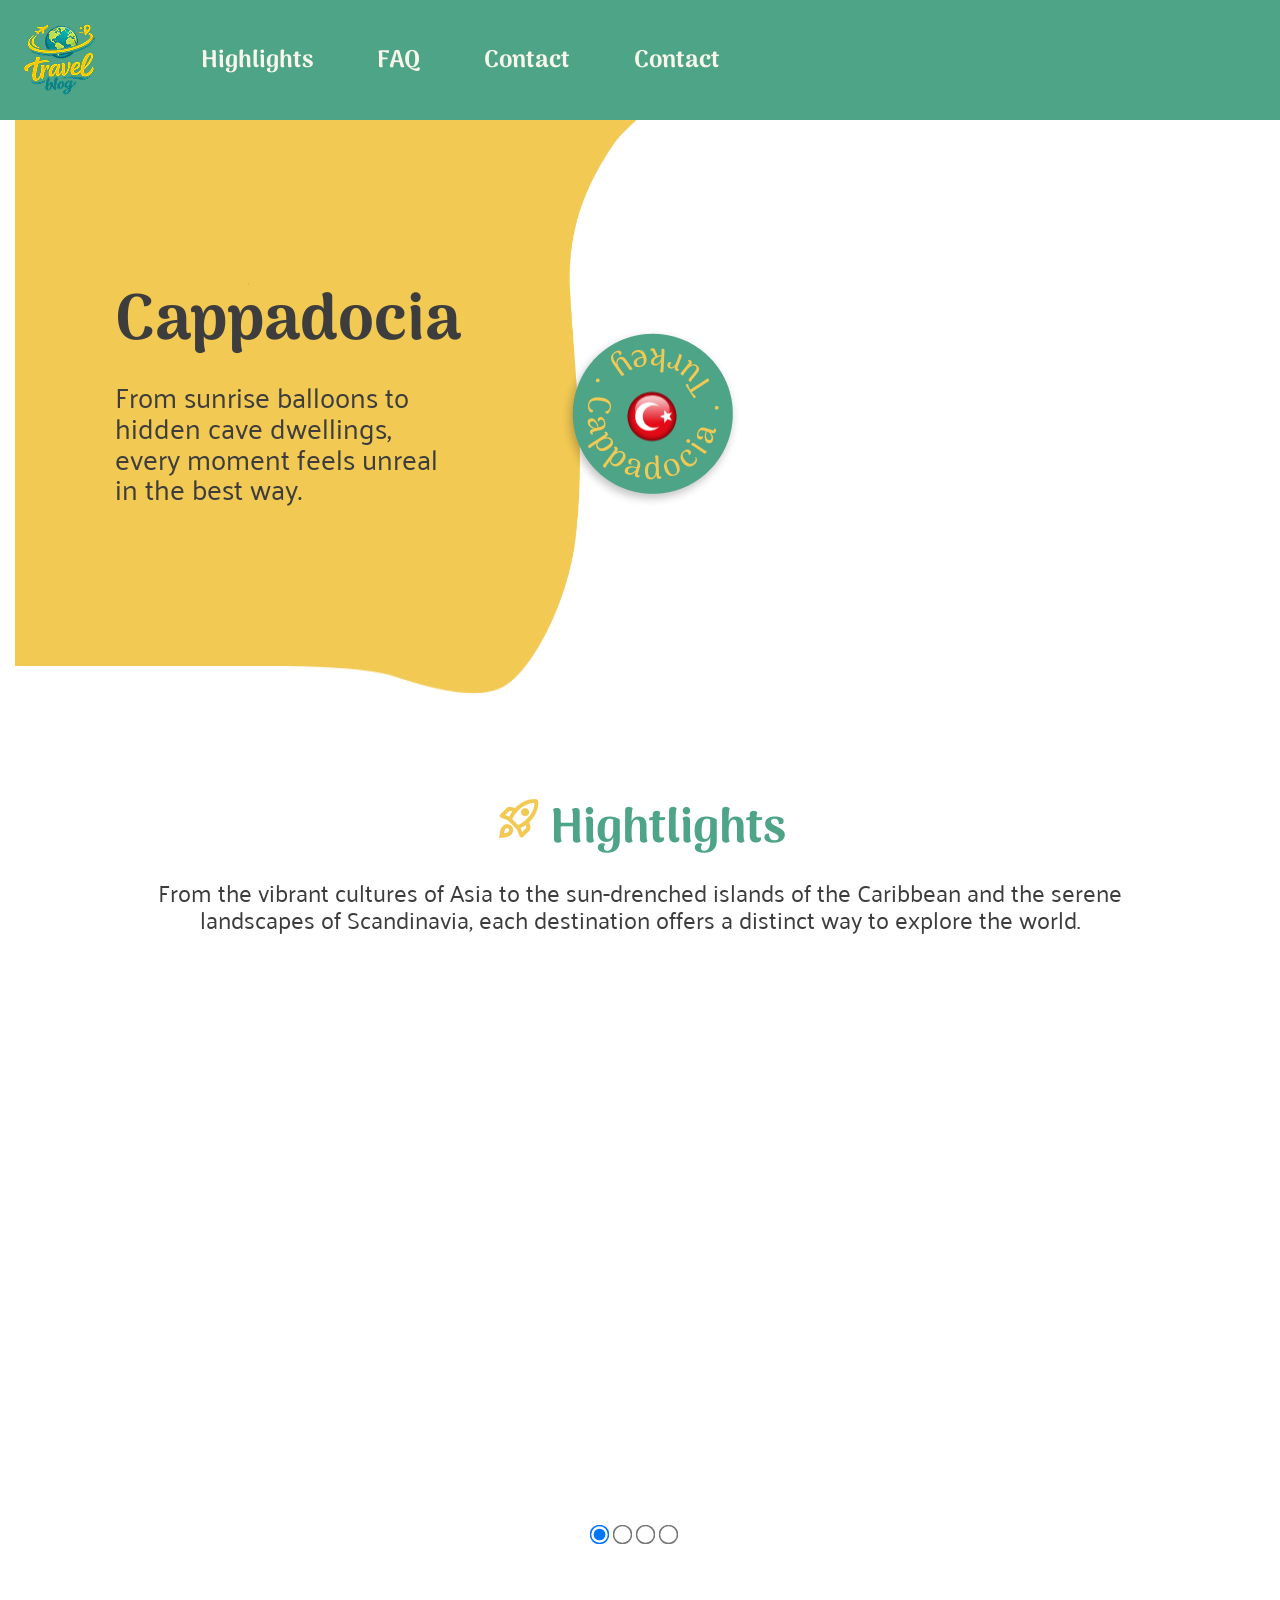
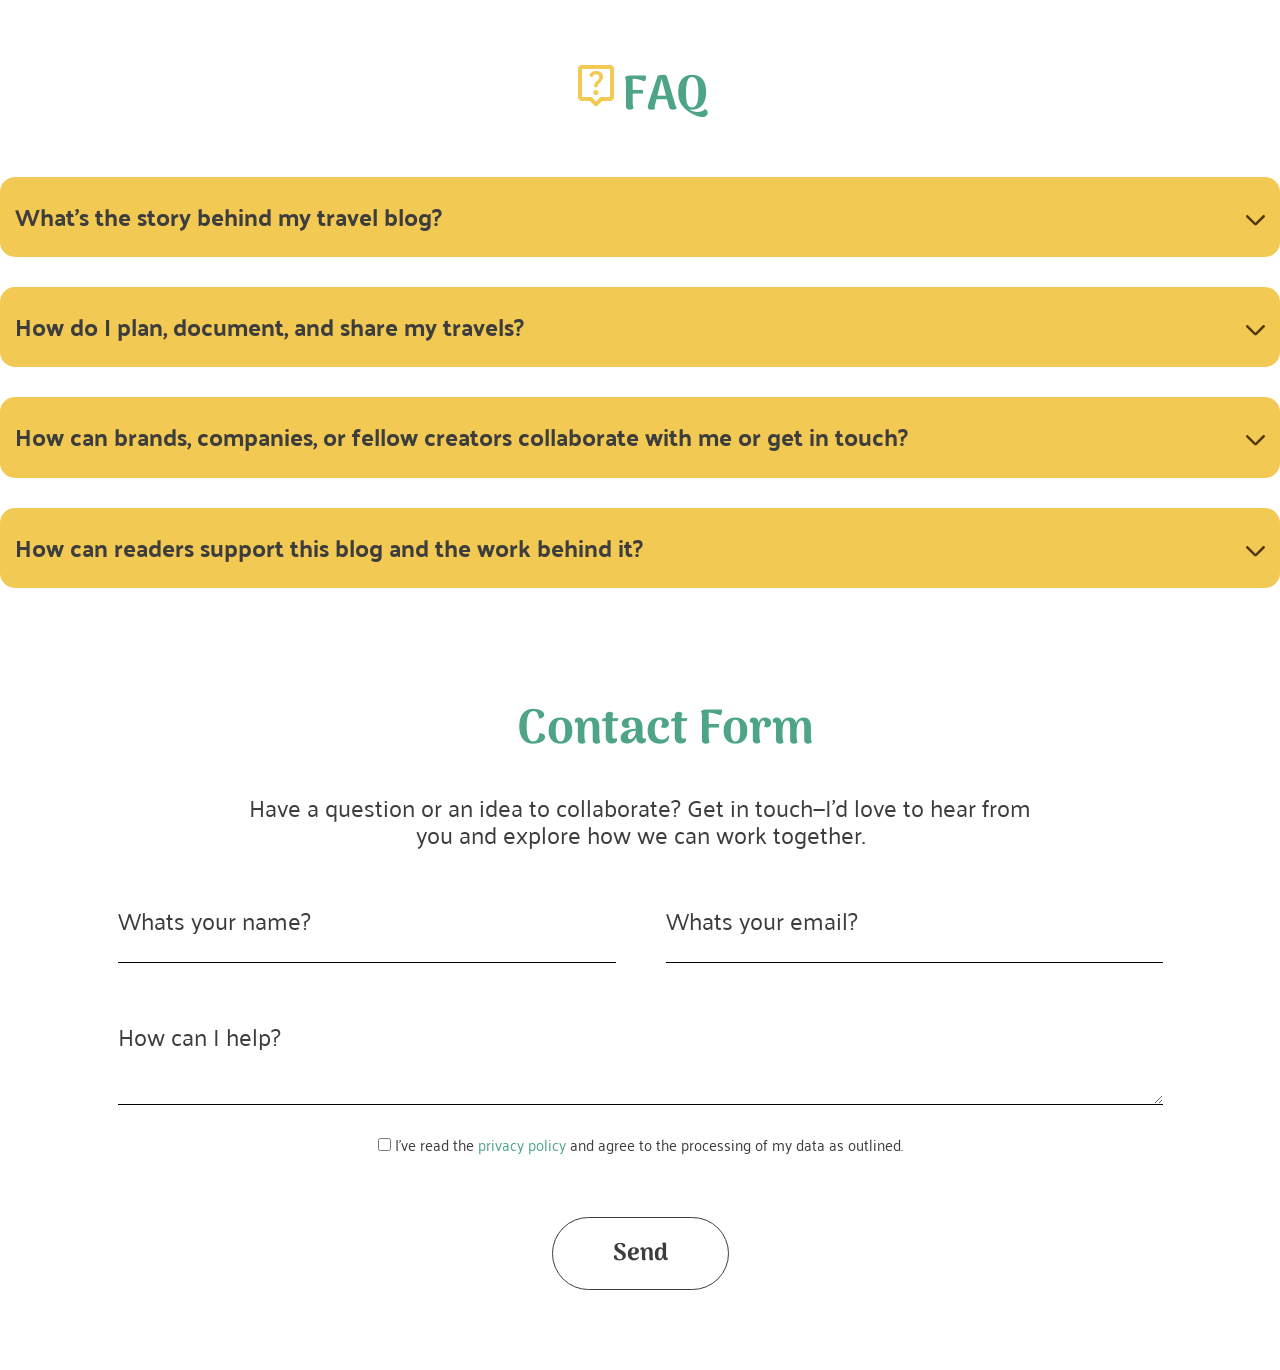
==== index.html @ be9e47e6 "contact form" ====
<!DOCTYPE html>
<html lang="en">

<head>
    <meta charset="UTF-8">
    <meta name="viewport" content="width=device-width, initial-scale=1.0">
    <title>Startseite</title>
    <link rel="stylesheet" href="./css/variables.css">
    <link rel="stylesheet" href="./css/fonts.css">
    <link rel="stylesheet" href="./css/general.css">
    <link rel="stylesheet" href="./css/style.css">
</head>

<body>
    <!-- Header -->
    <header>
        <div class="content">

            <a href="index.html"><img class="logo" src="./assets/img/logo-travel-blog.png" alt="Travel Blog logo"></a>
            <nav>
                <ul>
                    <li><a href="">Highlights</a></li>
                    <li><a href="">FAQ</a></li>
                    <li><a href="">Contact</a></li>
                    <li><a href="">Contact</a></li>
                </ul>
            </nav>

        </div>
    </header>
    <main>
        <section class="hero">
            <div class="content">
                <div class="text-area">
                    <div class="text">
                        <h1>Cappadocia</h1>
                        <p>From sunrise balloons to hidden cave dwellings, every moment feels unreal in the best way.
                        </p>
                    </div>
                    <div class="spin">
                        <img class="kreis" src="assets/icons/circle.png" alt="Kreis">
                        <img class="flag" src="assets/icons/flag-turkey.png" alt="Flagge Türkei">
                    </div>
                </div>
            </div>
        </section>

        <section class="highlights-section" id="highlights">
            <div class="content">
                <h2 class="headline-rocket">Hightlights</h2>
                <p>From the vibrant cultures of Asia to the sun-drenched islands of the Caribbean and the serene
                    landscapes of Scandinavia, each destination offers a distinct way to explore the world. </p>

                <section class="slider-radio">
                    <input type="radio" name="slider" value="one" checked>
                    <input type="radio" name="slider" value="two">
                    <input type="radio" name="slider" value="three">
                    <input type="radio" name="slider" value="four">

                    <div class="slider-radio-wrapper">
                        <div class="slider-radio-element element-one">
                            <div class="slider-contentbox">
                                <p class="hightlights-slider-headline">
                                    The World’s Most Breathtaking Beaches
                                </p>
                                <p>From powder-soft white sands to dramatic coastlines kissed by turquoise waves, these
                                    beaches are more than destinations — they’re feelings.</p>
                            </div>
                        </div>
                        <div class="slider-radio-element element-two"></div>
                        <div class="slider-radio-element element-three"></div>
                        <div class="slider-radio-element element-four"></div>
                    </div>
                </section>
            </div>
        </section>

        <section class="faq-section" id="faq">
            <div class="content">
                <h2 class="headline-question">FAQ</h2>
            </div>

            <div class="accordion">
                <div class="accordion-item">
                    <input type="checkbox" id="item1">
                    <label for="item1" class="accordion-header">
                        <span>What’s the story behind my travel blog?</span>
                        <span class="icon"><img src="assets/icons/arrow_forward.svg"></span>
                    </label>
                    <div class="accordion-content">
                        <p>This is the content for item 1. It expands when clicked.</p>
                    </div>
                </div>

                <div class="accordion-item">
                    <input type="checkbox" id="item2">
                    <label for="item2" class="accordion-header">
                        <span>How do I plan, document, and share my travels?</span>
                        <span class="icon"><img src="assets/icons/arrow_forward.svg"></span>
                    </label>
                    <div class="accordion-content">
                        <p>This is the content for item 2. You can place any HTML here.</p>
                    </div>
                </div>

                <div class="accordion-item">
                    <input type="checkbox" id="item3">
                    <label for="item3" class="accordion-header">
                        <span>How can brands, companies, or fellow creators collaborate with me or get in touch?</span>
                        <span class="icon"><img src="assets/icons/arrow_forward.svg"></span>
                    </label>
                    <div class="accordion-content">
                        <p>This is the content for item 3. Click again to collapse.</p>
                    </div>
                </div>
                <div class="accordion-item">
                    <input type="checkbox" id="item4">
                    <label for="item4" class="accordion-header">
                        <span>How can readers support this blog and the work behind it?</span>
                        <span class="icon"><img src="assets/icons/arrow_forward.svg"></span>
                    </label>
                    <div class="accordion-content">
                        <p>This is the content for item 3. Click again to collapse.</p>
                    </div>
                </div>
            </div>

        </section>
        <section class="contact-form">
            <div class="content">
                <div class="contact-contentbox">
                    <h2 class="headline-contact">Contact Form</h2>
                    <p>Have a question or an idea to collaborate?
                        Get in touch—I’d love to hear from you and explore how we can work together.</p>
                </div>
                <section class="form">

                    <form>
                        <div class="form-halb">
                            <div class="name">
                                <label for="name">Whats your name?</label>
                                <input name="name" type="text" />
                            </div>
                            <div class="email">
                                <label for="email">Whats your email?</label>
                                <input name="email" type="text" />
                            </div>
                        </div>
                        <div class="help">
                            <label for="help">How can I help?</label>
                            <textarea name="help" cols="30" rows="2"></textarea><br />
                        </div>
                        <div class="checkbox">
                            <input name="democheckbox" type="checkbox" value="1" /> I've read the <a href="">privacy
                                policy
                            </a> and agree to the processing of my data as outlined.<br />
                        </div>
                        <div class="primary-button-outline">
                            <a href="">Send</a>
                        </div>
                    </form>
                </section>
            </div>
        </section>




    </main>

    <footer>
        <div class="mobile-menu">
            <div class="content">
                <ul>
                    <li><a href=""><img src="assets/icons/home-icon.svg" alt="Icon Homepage"></a></li>
                    <li><a href=""><img src="assets/icons/rocket-icon.svg" alt="Icon Rocket"></a></li>
                    <li><a href=""><img src="assets/icons/help-icon.svg" alt="Icon Help"></a></li>
                    <li><a href=""><img src="assets/icons/user-icon.svg" alt="Icon User"></a></li>
                </ul>
            </div>

        </div>
    </footer>


</body>

</html>
---- css/variables.css ----
:root {
/* Farben */
--primary-color: #4EA487;
--secondary-color: #F1C953;
--accent-color:  #54370D;

--text-color: #3D3D3D;
--text-light: #F8F5EB;
--background-color: #ffffff;

--error-color: #B9102F;
--success-color: #4EA487;

/* Schriftarten */
--font-body: 'Palanquin';
--font-heading: 'Palanquin Dark';
--font-heading-article: 'Arima';

/* Schriftgrößen */
--font-size-xs: 15px;
--font-size-sm: 16px;
--font-size-md: 24px;
--font-size-lg: 24px;
--font-size-xl: 32px;

--font-size-h2: 48px;
--font-size-h1: 64px;

/* Font Weight */
--font-weight-regular: 400;
--font-weight-bold: 700;

/* Line Height */
--line-height-sm: 1.2;
--line-height-md: 1.5;
--line-height-lg: 1.8;

/* Abstände */
--spacing-xs: 4px;
--spacing-sm: 8px;
--spacing-md: 16px;
--spacing-lg: 24px;
--spacing-xl: 32px;
--spacing-100: 100px;

/* Border Radius */
--radius-xs: 12px;
--radius-sm: 16px;
--radius-md: 30px;
--radius-lg: 40px;
--radius-xl: 53px;



/* Schatten */
--shadow-sm:  2px 4px 4px 0px #00000040;
--shadow-md: -9px 5px 20px 0px #00000040;
--shadow-lg: -2px 4px 11.6px 0px #00000040;

/* Transition */
--transition-fast: 0.2s ease;
--transition-normal: 0.3s ease;
}
---- css/fonts.css ----
/* palanquin-regular - latin */
@font-face {
  font-display: swap; /* Check https://developer.mozilla.org/en-US/docs/Web/CSS/@font-face/font-display for other options. */
  font-family: 'Palanquin';
  font-style: normal;
  font-weight: 400;
  src: url('../fonts/palanquin-v17-latin-regular.woff2') format('woff2'); /* Chrome 36+, Opera 23+, Firefox 39+, Safari 12+, iOS 10+ */
}
/* palanquin-600 - latin */
@font-face {
  font-display: swap; /* Check https://developer.mozilla.org/en-US/docs/Web/CSS/@font-face/font-display for other options. */
  font-family: 'Palanquin';
  font-style: normal;
  font-weight: 600;
  src: url('../fonts/palanquin-v17-latin-600.woff2') format('woff2'); /* Chrome 36+, Opera 23+, Firefox 39+, Safari 12+, iOS 10+ */
}
/* palanquin-700 - latin */
@font-face {
  font-display: swap; /* Check https://developer.mozilla.org/en-US/docs/Web/CSS/@font-face/font-display for other options. */
  font-family: 'Palanquin';
  font-style: normal;
  font-weight: 700;
  src: url('../fonts/palanquin-v17-latin-700.woff2') format('woff2'); /* Chrome 36+, Opera 23+, Firefox 39+, Safari 12+, iOS 10+ */
}

/* palanquin-dark-regular - latin */
@font-face {
  font-display: swap; /* Check https://developer.mozilla.org/en-US/docs/Web/CSS/@font-face/font-display for other options. */
  font-family: 'Palanquin Dark';
  font-style: normal;
  font-weight: 400;
  src: url('../fonts/palanquin-dark-v17-latin-regular.woff2') format('woff2'); /* Chrome 36+, Opera 23+, Firefox 39+, Safari 12+, iOS 10+ */
}
/* palanquin-dark-600 - latin */
@font-face {
  font-display: swap; /* Check https://developer.mozilla.org/en-US/docs/Web/CSS/@font-face/font-display for other options. */
  font-family: 'Palanquin Dark';
  font-style: normal;
  font-weight: 600;
  src: url('../fonts/palanquin-dark-v17-latin-600.woff2') format('woff2'); /* Chrome 36+, Opera 23+, Firefox 39+, Safari 12+, iOS 10+ */
}
/* palanquin-dark-700 - latin */
@font-face {
  font-display: swap; /* Check https://developer.mozilla.org/en-US/docs/Web/CSS/@font-face/font-display for other options. */
  font-family: 'Palanquin Dark';
  font-style: normal;
  font-weight: 700;
  src: url('../fonts/palanquin-dark-v17-latin-700.woff2') format('woff2'); /* Chrome 36+, Opera 23+, Firefox 39+, Safari 12+, iOS 10+ */
}

/* arima-regular - latin */
@font-face {
  font-display: swap; /* Check https://developer.mozilla.org/en-US/docs/Web/CSS/@font-face/font-display for other options. */
  font-family: 'Arima';
  font-style: normal;
  font-weight: 400;
  src: url('../fonts/arima-v7-latin-regular.woff2') format('woff2'); /* Chrome 36+, Opera 23+, Firefox 39+, Safari 12+, iOS 10+ */
}
/* arima-700 - latin */
@font-face {
  font-display: swap; /* Check https://developer.mozilla.org/en-US/docs/Web/CSS/@font-face/font-display for other options. */
  font-family: 'Arima';
  font-style: normal;
  font-weight: 700;
  src: url('../fonts/arima-v7-latin-700.woff2') format('woff2'); /* Chrome 36+, Opera 23+, Firefox 39+, Safari 12+, iOS 10+ */
}
---- css/general.css ----
h1 {
  font-family: var(--font-heading-article);
  font-weight: 700;
  font-size: var(--font-size-h1);
  margin-bottom: 45px;
}

h2 {
  font-family: var(--font-heading-article);
  font-weight: 700;
  font-size: var(--font-size-h2);
  color: var(--primary-color);
  margin-bottom: 36px;
}

.primary-button {
  a {
    font-family: var(--font-heading-article);
    color: var(--primary-color);
    background-color: var(--secondary-color);
    border-radius: 40px;
    padding:16px 60px;
    text-decoration: none;
    font-weight: 600;
    transition: all 0.5s;
  }
  a:hover{
    text-shadow:var(--shadow-md);
    box-shadow: var(--shadow-md);
  }
}


.primary-button-outline {
  a {
    font-family: var(--font-heading-article);
    color: var(--text-color);
    background:transparent;
    border-radius: 40px;
    border:1px solid #3D3D3D;
    padding:16px 60px;
    text-decoration: none;
    font-weight: 600;
    transition: all 0.5s;
  }
  a:hover{
    text-shadow:var(--shadow-md);
    box-shadow: var(--shadow-md);
  }
}
---- css/style.css ----
* {
  position: relative;
  box-sizing: border-box;
  padding: 0px;
  color: inherit;
  font-size: inherit;
  margin: 0px;
}

.content {
  width: 100%;
  max-width: 1440px;
  height: 100%;
  padding:0px 15px;
}

header,
section,
footer {
  display: flex;
  flex-direction: column;
  align-items: center;
}

/* body */

body {
  color: var(--text-color);
  font-family: var(--font-body);
  font-weight: 400;
  font-size: var(--font-size-md);
  line-height: 110%;
}

/* header */

header {
  width: 100%;
  background-color: var(--primary-color);

  .content {
    display: flex;
    flex-direction: row;
    padding: var(--spacing-lg);
    align-items: center;
  }

  a {
    display: inline-block;
    height: 100%;
    line-height: 0px;
  }

  img {
    box-sizing: content-box;
    height: 72px;
    width: 72px;
    padding-right: 73px;
  }
}

/* Menü */

nav ul {
  display: flex;
  flex-direction: row;
  justify-content: center;
}

nav ul li {
  list-style-type: none;
}

nav ul li a {
  text-decoration: none;
  color: var(--text-light);
  padding: var(--spacing-md) var(--spacing-xl);
  font-family: "Arima";
  font-weight: 700;
  transition: all 0.2s;
}

nav ul li a:hover {
  color: var(--secondary-color);
  background: url(../assets/img/menu-active-line.svg) no-repeat center bottom /
    contain;
}


/* Hero */

.hero{
    width:100%;

    .content{
        background:url(../assets/img/hero-cappadocia.jpg) no-repeat center right / contain;
        border-bottom:30px solid #fff;
        height: 574px;
    }

    .text-area{
        background-image: url(../assets/img/hero-bg.png);
        background-repeat: no-repeat;
        background-size:100% 100%;
        height: 574px;
        display: flex;
        align-items: center;
        animation: hero-move 2s forwards;
        position: relative;
    
    .text{
        padding-left:100px;
        width:425px;
    }
    
    p{
        font-size:28px;
        line-height: 110%;
    }

    .spin{
        position: absolute;
        top:50%;
        left:50%;
        height:160px;
        width:160px;
        transform: translate(-50%, -50%);
    }

.spin img.kreis{
        animation:spinning 5s  linear infinite;
    }

    .spin img.flag{
        position: absolute;
        top:50%;
        left:50%;
        transform: translate(-26%, -31%);
    }

}
}
@keyframes hero-move {
  from {background-position:center center;}
  to {background-position:-620px center;}
}

@keyframes spinning {
  from {transform:rotate(0deg);}
  to {transform:rotate(360deg);}
}



/* HightlightS */

.highlights-section{
  text-align:center;
  padding:100px 0px;

  p{
    padding:0px 100px 100px 100px;
     }

  .headline-rocket::before{
  content: url("../assets/icons/rocket-icon.png");
  display: inline-block;
  width: 45px;
  height: 45px;
  margin-right: 10px;
  color:var(--secondary-color);
  }
}



        /* Slider */

.slider-radio{
  width:99%;
  height:529px;
  display: flex;
  justify-content: center;
  align-items: flex-end;
  flex-direction: row;
  overflow: hidden;
    border-top-right-radius: 80px;
  
  input{
    z-index:2;
    margin:0px 5px 20px 5px;
  }

  input[type="radio"] {
	transform: scale(1.5);
  border:none;
}

.slider-contentbox{
  backdrop-filter: blur(20px);
  width: 70%;
  margin:50px;
  padding:20px;
  color:#fff;
  text-align: left;

  .hightlights-slider-headline{
    font-family: var(--font-heading);
    font-size: var(--font-size-h2);
    line-height: 100%;
    padding:20px;
  }
  p{
    padding:0px 20px;
  }
}

}
.slider-radio-wrapper{
  width:100%;
  height:100%;
  position:absolute;
  left:0px;
  display: flex;
  transition: all 1s ease-in-out;
  opacity: 0;
  
}

.slider-radio input[value="one"]:checked~.slider-radio-wrapper{
  opacity: 1;
}

.slider-radio input[value="two"]:checked~.slider-radio-wrapper{
  opacity: 1;
}

.slider-radio input[value="three"]:checked~.slider-radio-wrapper{
  opacity: 1;
}

.slider-radio input[value="four"]:checked~.slider-radio-wrapper{
  opacity: 1;
}


.slider-radio-element{
  width:100%;
  height: 100%;
  position: absolute;

  
}

.element-one{
  background:url(../assets/img/top-beach-destinations-1.jpg) no-repeat center center /cover;
}

.element-two{
  background:url(../assets/img/top-beach-destinations-2.jpg) no-repeat center center /cover;
}

.element-three{
  background:url(../assets/img/top-beach-destinations-3.jpg) no-repeat center center /cover;
}

.element-four{
  background:url(../assets/img/top-beach-destinations-4.jpg) no-repeat center center /cover;
}



        /* FAQ */

.headline-question::before{
  content: url("../assets/icons/icon-faq.png");
  display: inline-block;
  width: 40px;
  height: 40px;
  margin-right: 10px;
  color:var(--secondary-color);
  }
.headline-question{
  text-align: center;
}

/* Accordion*/
.accordion {
  width: 100%;
  border-radius: 15px;
  overflow: hidden;
}

.accordion-item {

   background-color: var(--secondary-color);
   border-radius: 15px;
   margin: 30px 0px;
   padding:15px;
 
}

.accordion-item:last-of-type {
}

.accordion-header {
  display: flex;
  justify-content: space-between;
  align-items: center;
  padding: 12px 0px;
  background-color: var(--secondary-color);
  cursor: pointer;
  font-weight: 700;
  transition: background-color 0.3s ease;
  
}


.icon {
  transition: transform 0.3s ease;
}

.accordion-content {
  max-height: 0;
  overflow: hidden;
  transition: max-height 0.3s ease;
  padding: 0 16px;
  background-color: #fff;
  border-radius: 15px;
  
}

.accordion-content p {
  
  font-size: 20px;
  line-height: 1.5;
}



.accordion-item input {
  display: none;
}

.accordion-item input:checked ~ .accordion-content {
  max-height: 200px;
  padding: 12px 16px;
}

.accordion-item input:checked + .accordion-header .icon {
  transform: rotate(180deg);
}


/* Contact Form */



.contact-form{
  margin-top:100px;
}

.contact-contentbox{
  display: flex;
  width: 100%;
  align-items: center;
  flex-direction: column;
  gap:0px;
    p{
      text-align:center;
      max-width: 800px;
      margin-bottom: 60px;
  }
}

.headline-contact::before{
  content: url("../assets/icons/person-pin.png");
  display: inline-block;
  width: 40px;
  height: 40px;
  margin-right: 10px;
  color:var(--secondary-color);
  }
.headline-contact{
  text-align: center;
}


form input{
  border: none;
  border-bottom: 1px solid black;
}

.help textarea{
  border: none;
  border-bottom: 1px solid black;
}

.form-halb{
  display: flex;
  width: 100%;
  flex-direction: row;
  gap:50px;
  margin-bottom: 60px;
}

.name label, .name input{
  width: 100%;
}

.email label, .email input{
  width: 100%;
}

.help label, .help textarea{
  width: 100%;
  display: block;
}


.checkbox{
  font-size: 15px;
  text-align: center;



  a{ 
    color: var(--primary-color);
    text-decoration: none; 
    font-weight: 400;   
  }
  a:hover{ 
    font-weight: 600;
  }
}

.contact-form .primary-button-outline{
  text-align: center;
  margin: 80px 0px 100px 0px;
}

/* responsive menu */

.mobile-menu{
    display:none;
    background:var(--secondary-color);
    width:100%;

    ul{
    width: 100%;
    display: flex;
    flex-direction: row;
    justify-content: space-around;
    padding:var(--spacing-lg);
    }

    li{
        list-style-type: none;
    }
}




/* Smartphone */
@media screen and (max-width: 480px) {
  .content {
    max-width: 480px;
    min-width:320px;
    padding:0px 5px;
  }

  .form-halb{
    flex-direction: column;
  }
}

/* Tablet */
@media screen and (max-width: 768px) {
  .content {
    max-width: 768px;
  }

  header {
    nav {
      display: none;
    }
    .content {
      justify-content: center;
      padding: var(--spacing-sm);
    }

    img {
      padding: 0px;
    }
  }
  .mobile-menu{
    display:block;
  }
}

/* Laptop */
@media screen and (max-width: 1279px) {
  .content {
    max-width: 1279px;
  }

/* Hero */

.hero{
    .content{
        background:url(../assets/img/hero-cappadocia.jpg) no-repeat center right -200px / contain;
        border-bottom:30px solid #fff;
        height: 574px;
    }

    .text-area{
        background-image: url(../assets/img/hero-bg.png);
        background-repeat: no-repeat;
        background-size:100% 100%;
        height: 574px;
        display: flex;
        align-items: center;
        animation: hero-move 2s forwards;
        position: relative;
    
    .text{
        padding-left:100px;
        width:425px;
    }
    
    p{
        font-size:28px;
        line-height: 110%;
    }

    .spin{
        position: absolute;
        top:50%;
        left:50%;
        height:160px;
        width:160px;
        transform: translate(-50%, -50%);
    }
    



}

/* Desktop */
@media screen and (min-width: 1280px) {
  .content {
    max-width: 1280px;
  }
}
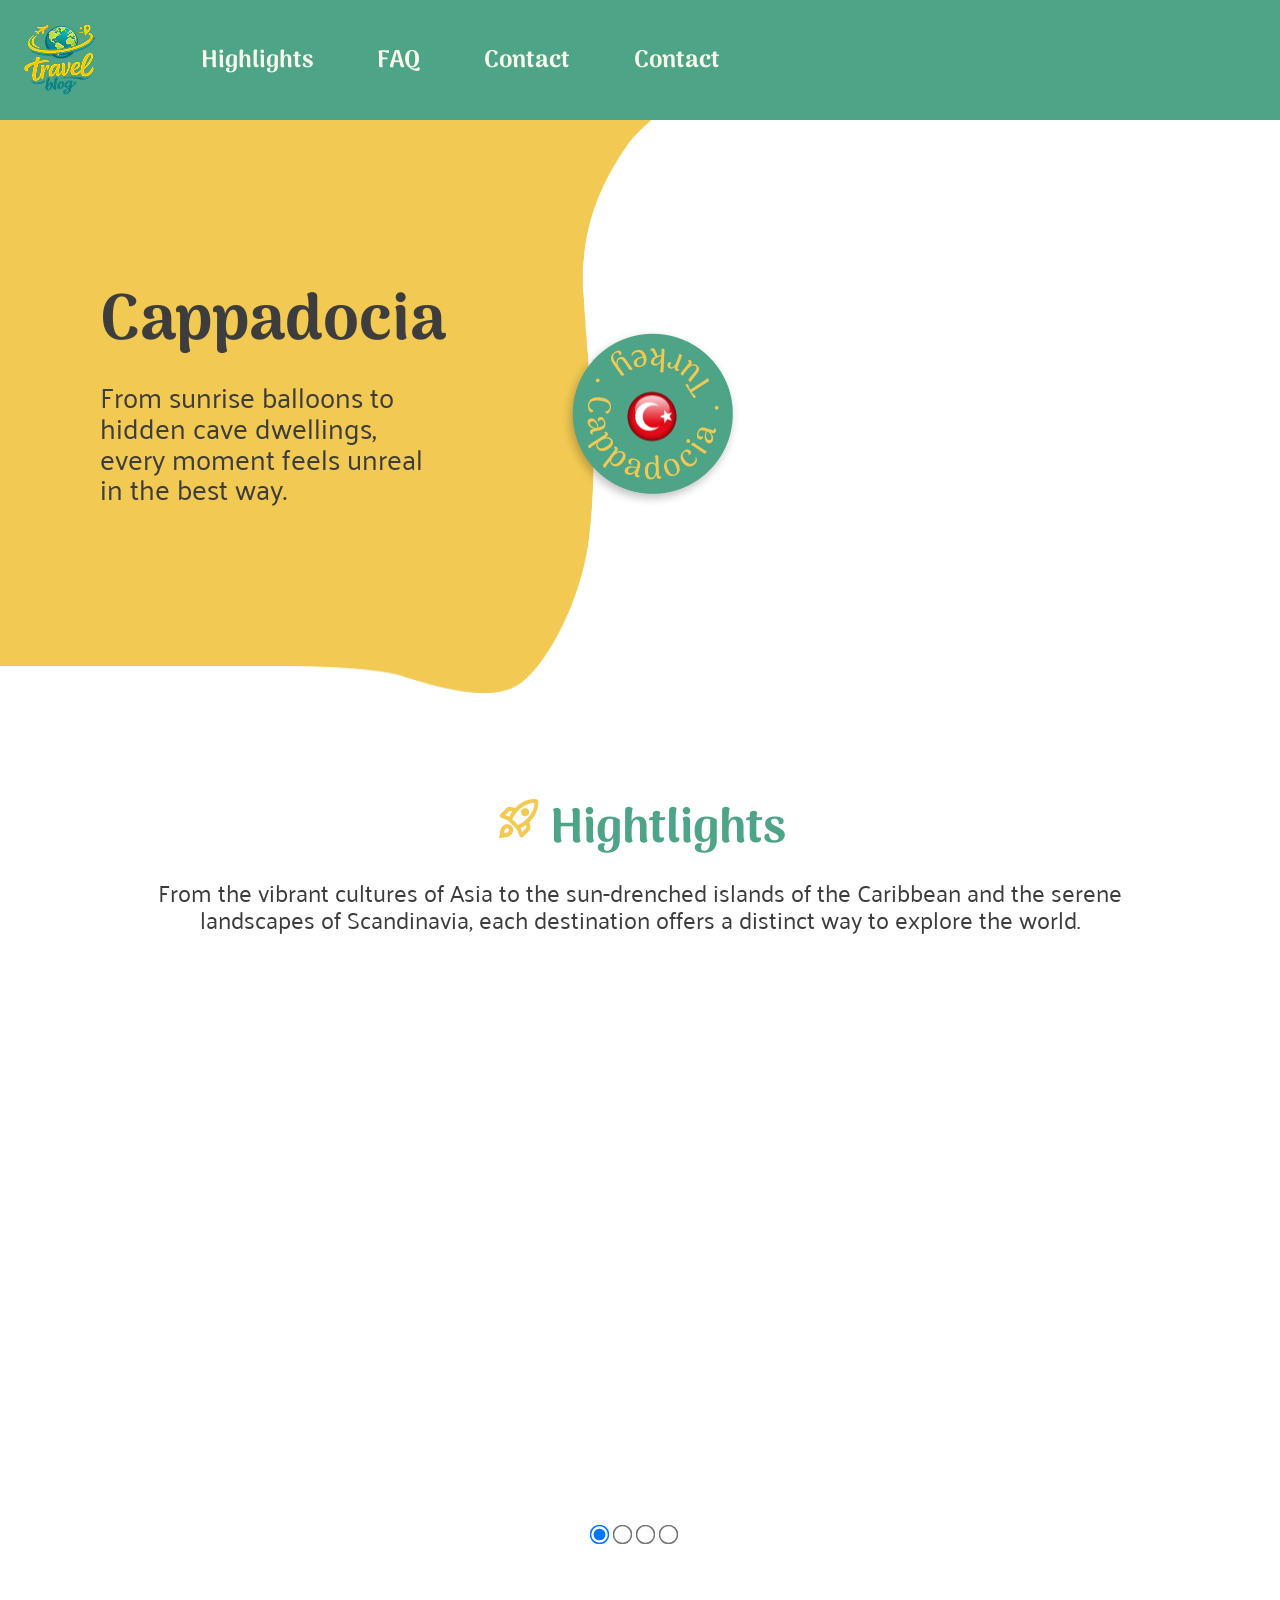
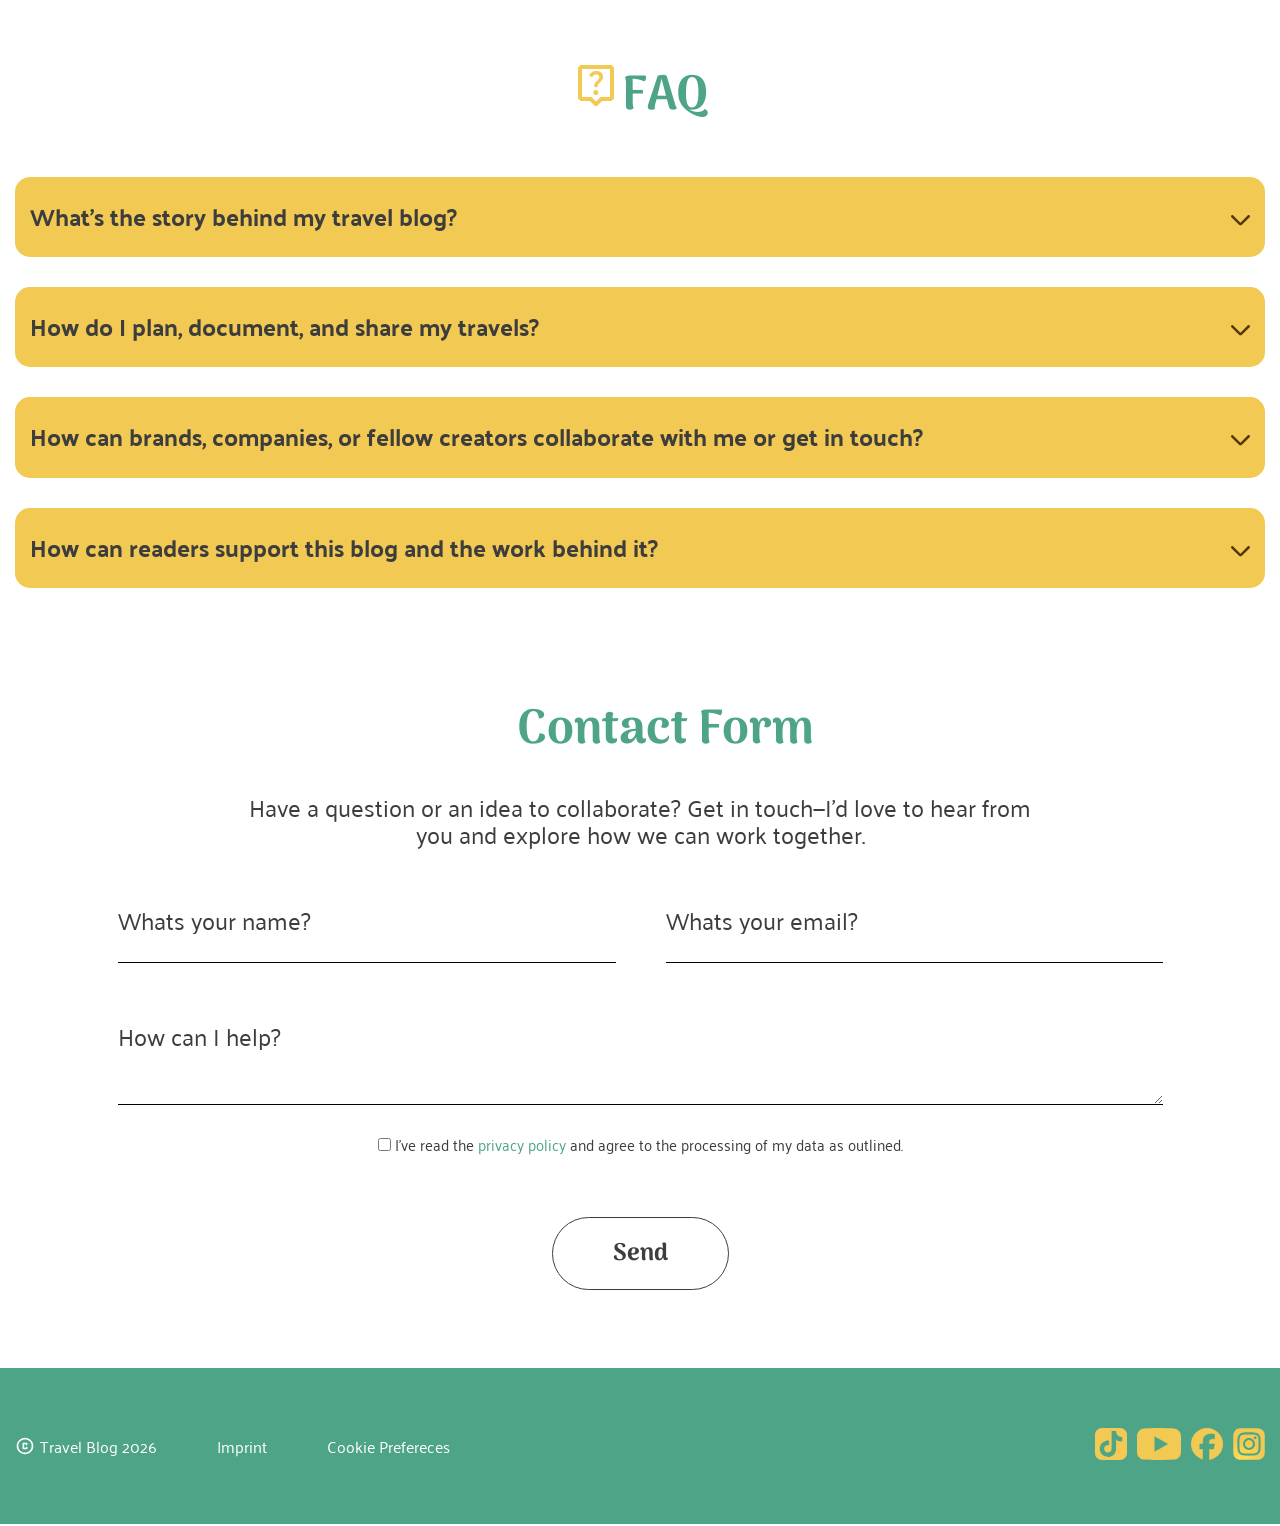
==== commit 135a2115: "footer" ====
--- a/index.html
+++ b/index.html
@@ -78,7 +78,7 @@
         <section class="faq-section" id="faq">
             <div class="content">
                 <h2 class="headline-question">FAQ</h2>
-            </div>
+            
 
             <div class="accordion">
                 <div class="accordion-item">
@@ -169,6 +169,19 @@
     </main>
 
     <footer>
+        <div class="content">
+            <section class="footer-logo-menu">
+                <div class="copyright"><img src="assets/icons/icon-copyright.svg"> <p>Travel Blog 2026</p></div>
+                <a href="">Imprint</a>
+                <a href="">Cookie Prefereces</a>
+            </section>
+            <section class="social-links">
+                <a href="" target="_blank"><img src="assets/icons/icon-tiktok.svg" alt="Icon Tiktok"></a>
+                <a href="" target="_blank"><img src="assets/icons/icon-youtube.svg" alt="Icon Youtube"></a>
+                <a href="" target="_blank"><img src="assets/icons/facebook-icon.svg" alt="Icon Facebook"></a>
+                <a href="" target="_blank"><img src="assets/icons/instagram-icon.svg" alt="Icon Instagram"></a>
+            </section>
+        </div>
         <div class="mobile-menu">
             <div class="content">
                 <ul>
--- a/css/style.css
+++ b/css/style.css
@@ -96,6 +96,7 @@
         background:url(../assets/img/hero-cappadocia.jpg) no-repeat center right / contain;
         border-bottom:30px solid #fff;
         height: 574px;
+        padding:0px;
     }
 
     .text-area{
@@ -300,8 +301,6 @@
  
 }
 
-.accordion-item:last-of-type {
-}
 
 .accordion-header {
   display: flex;
@@ -439,12 +438,58 @@
   margin: 80px 0px 100px 0px;
 }
 
+
+/* Footer */
+
+footer{
+  background-color: var(--primary-color);
+  padding: 60px 0px;
+  
+
+  .content{
+    display: flex;
+    flex-direction: row;
+    width: 100%;
+    justify-content: space-between;
+  }
+
+  .footer-logo-menu{
+    display: flex;
+    flex-direction: row;
+    gap:60px;
+    font-size: var(--font-size-sm);
+    color:#fff;
+    
+
+    a{
+      text-decoration: none;
+    }
+     a:hover{
+      font-weight: 600;
+    }
+  }
+
+  .social-links{
+    display: flex;
+    flex-direction: row;
+    gap:10px;
+  }
+  .copyright{
+    display: flex;
+    flex-direction: row;
+    gap:5px;
+}
+}
+
+
 /* responsive menu */
 
 .mobile-menu{
     display:none;
     background:var(--secondary-color);
     width:100%;
+    position:fixed;
+    bottom:0px;
 
     ul{
     width: 100%;
@@ -467,12 +512,15 @@
   .content {
     max-width: 480px;
     min-width:320px;
-    padding:0px 5px;
+    padding:0px 20px;
   }
 
   .form-halb{
     flex-direction: column;
   }
+
+
+
 }
 
 /* Tablet */
@@ -497,6 +545,22 @@
   .mobile-menu{
     display:block;
   }
+
+  footer {
+  
+    padding:28px 0px 118px 0px;
+  
+  .footer-logo-menu{
+   width:100%;
+    flex-direction: column-reverse;
+    align-items: flex-start;
+    gap:10px;
+  }
+  .social-links{
+    align-items: flex-end;
+    gap:16px;
+  }
+}
 }
 
 /* Laptop */
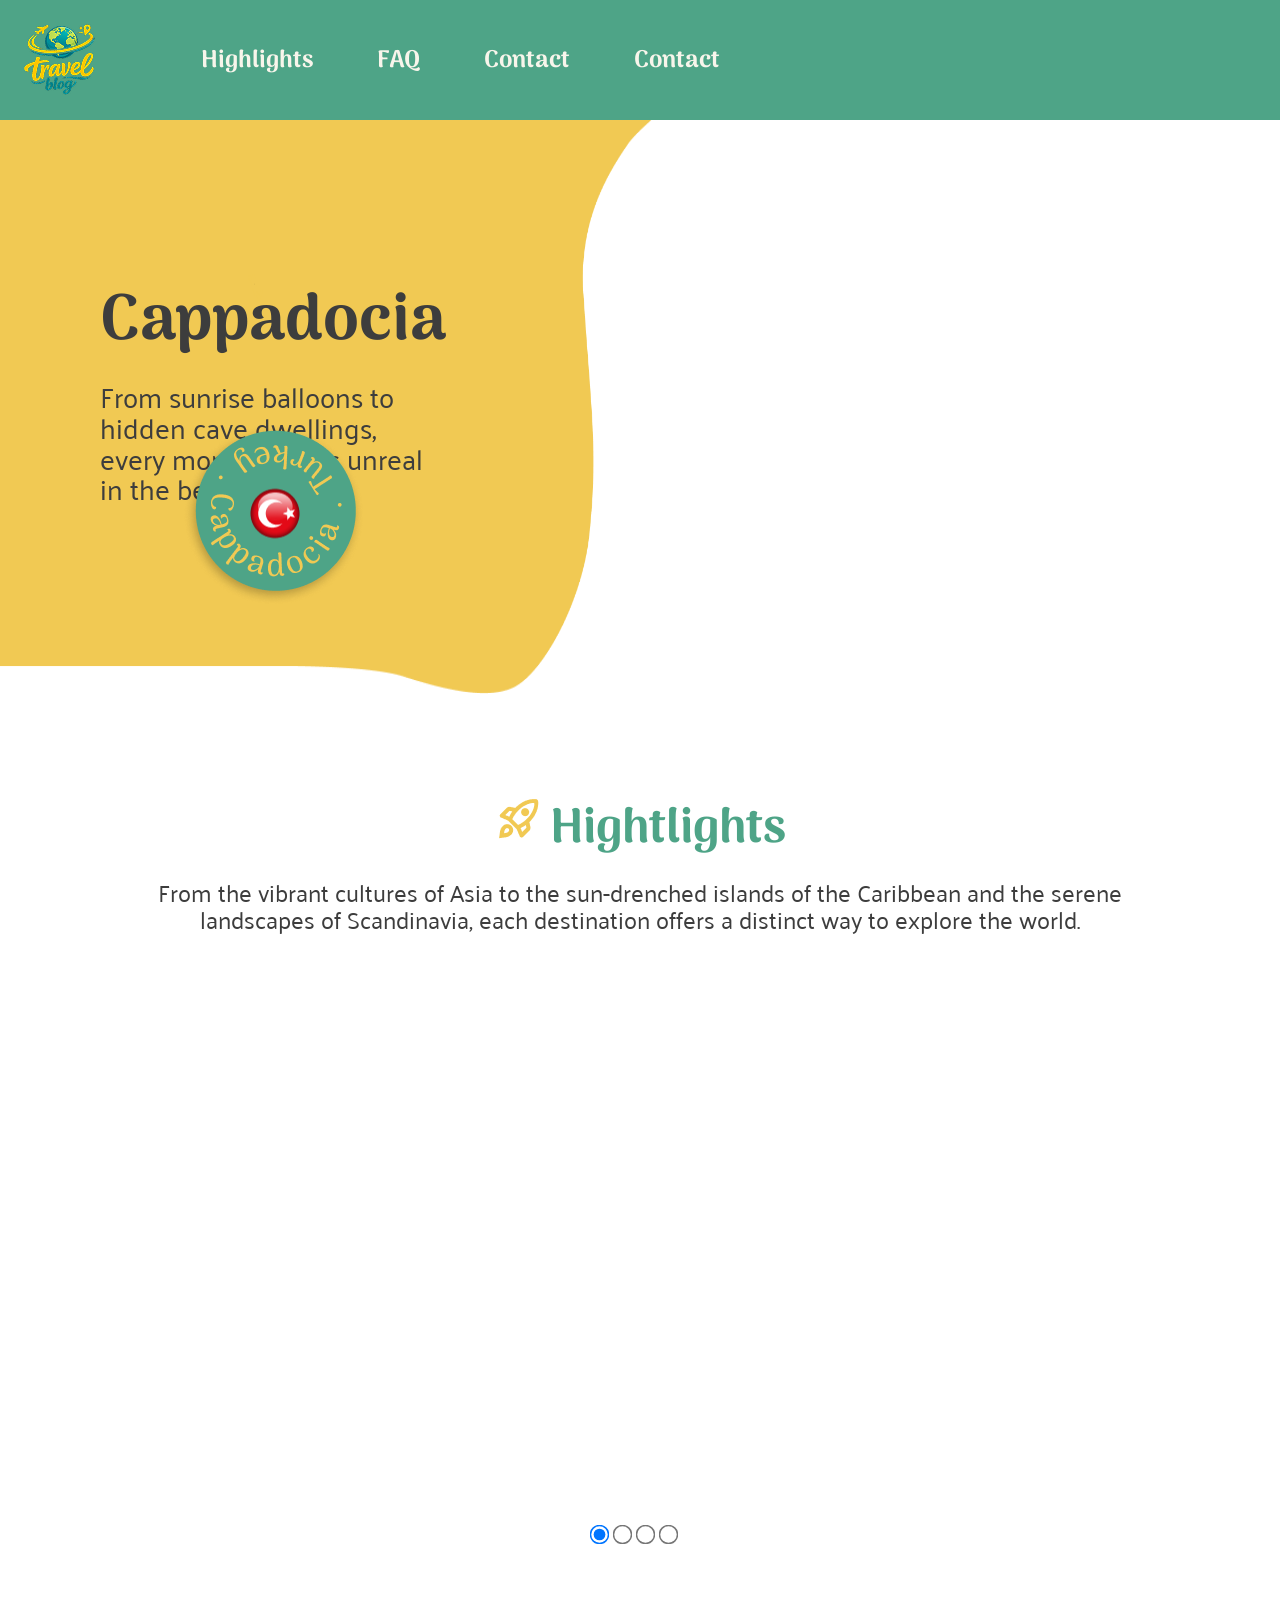
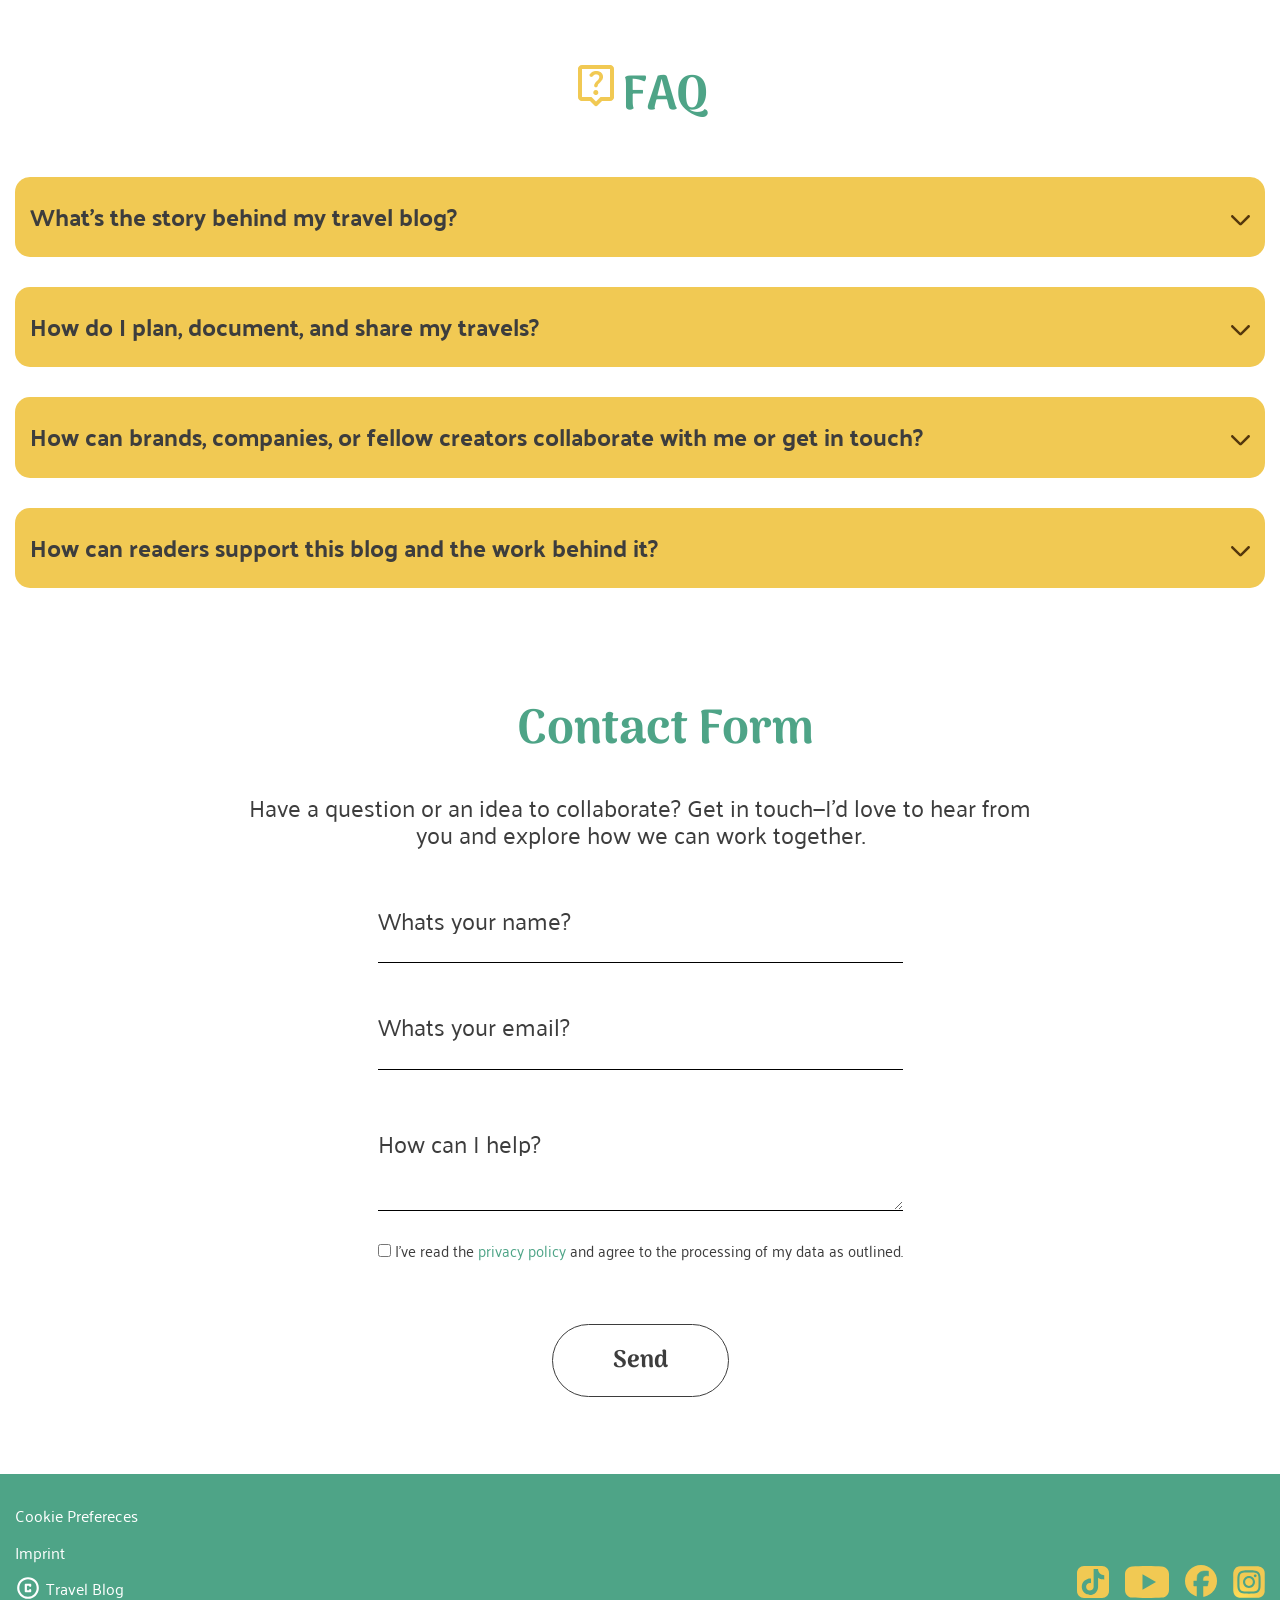
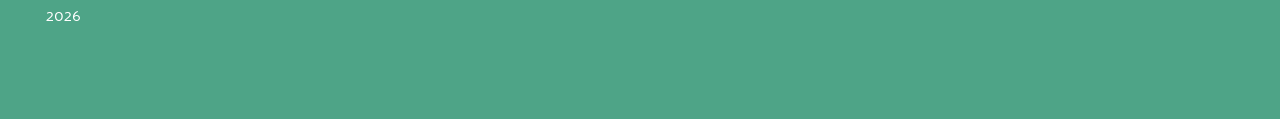
==== commit 6c66e866: "anpassungen" ====
--- a/index.html
+++ b/index.html
@@ -36,11 +36,15 @@
                         <h1>Cappadocia</h1>
                         <p>From sunrise balloons to hidden cave dwellings, every moment feels unreal in the best way.
                         </p>
-                    </div>
-                    <div class="spin">
-                        <img class="kreis" src="assets/icons/circle.png" alt="Kreis">
-                        <img class="flag" src="assets/icons/flag-turkey.png" alt="Flagge Türkei">
-                    </div>
+                        <div class="yellow-area">
+                            <div class="spin">
+                                <img class="kreis" src="assets/icons/circle.png" alt="Kreis">
+                                <img class="flag" src="assets/icons/flag-turkey.png" alt="Flagge Türkei">
+                            </div>
+                        </div>
+
+                    </div>
+
                 </div>
             </div>
         </section>
@@ -78,52 +82,53 @@
         <section class="faq-section" id="faq">
             <div class="content">
                 <h2 class="headline-question">FAQ</h2>
-            
-
-            <div class="accordion">
-                <div class="accordion-item">
-                    <input type="checkbox" id="item1">
-                    <label for="item1" class="accordion-header">
-                        <span>What’s the story behind my travel blog?</span>
-                        <span class="icon"><img src="assets/icons/arrow_forward.svg"></span>
-                    </label>
-                    <div class="accordion-content">
-                        <p>This is the content for item 1. It expands when clicked.</p>
-                    </div>
-                </div>
-
-                <div class="accordion-item">
-                    <input type="checkbox" id="item2">
-                    <label for="item2" class="accordion-header">
-                        <span>How do I plan, document, and share my travels?</span>
-                        <span class="icon"><img src="assets/icons/arrow_forward.svg"></span>
-                    </label>
-                    <div class="accordion-content">
-                        <p>This is the content for item 2. You can place any HTML here.</p>
-                    </div>
-                </div>
-
-                <div class="accordion-item">
-                    <input type="checkbox" id="item3">
-                    <label for="item3" class="accordion-header">
-                        <span>How can brands, companies, or fellow creators collaborate with me or get in touch?</span>
-                        <span class="icon"><img src="assets/icons/arrow_forward.svg"></span>
-                    </label>
-                    <div class="accordion-content">
-                        <p>This is the content for item 3. Click again to collapse.</p>
-                    </div>
-                </div>
-                <div class="accordion-item">
-                    <input type="checkbox" id="item4">
-                    <label for="item4" class="accordion-header">
-                        <span>How can readers support this blog and the work behind it?</span>
-                        <span class="icon"><img src="assets/icons/arrow_forward.svg"></span>
-                    </label>
-                    <div class="accordion-content">
-                        <p>This is the content for item 3. Click again to collapse.</p>
-                    </div>
-                </div>
-            </div>
+
+
+                <div class="accordion">
+                    <div class="accordion-item">
+                        <input type="checkbox" id="item1">
+                        <label for="item1" class="accordion-header">
+                            <span>What’s the story behind my travel blog?</span>
+                            <span class="icon"><img src="assets/icons/arrow_forward.svg"></span>
+                        </label>
+                        <div class="accordion-content">
+                            <p>This is the content for item 1. It expands when clicked.</p>
+                        </div>
+                    </div>
+
+                    <div class="accordion-item">
+                        <input type="checkbox" id="item2">
+                        <label for="item2" class="accordion-header">
+                            <span>How do I plan, document, and share my travels?</span>
+                            <span class="icon"><img src="assets/icons/arrow_forward.svg"></span>
+                        </label>
+                        <div class="accordion-content">
+                            <p>This is the content for item 2. You can place any HTML here.</p>
+                        </div>
+                    </div>
+
+                    <div class="accordion-item">
+                        <input type="checkbox" id="item3">
+                        <label for="item3" class="accordion-header">
+                            <span>How can brands, companies, or fellow creators collaborate with me or get in
+                                touch?</span>
+                            <span class="icon"><img src="assets/icons/arrow_forward.svg"></span>
+                        </label>
+                        <div class="accordion-content">
+                            <p>This is the content for item 3. Click again to collapse.</p>
+                        </div>
+                    </div>
+                    <div class="accordion-item">
+                        <input type="checkbox" id="item4">
+                        <label for="item4" class="accordion-header">
+                            <span>How can readers support this blog and the work behind it?</span>
+                            <span class="icon"><img src="assets/icons/arrow_forward.svg"></span>
+                        </label>
+                        <div class="accordion-content">
+                            <p>This is the content for item 3. Click again to collapse.</p>
+                        </div>
+                    </div>
+                </div>
 
         </section>
         <section class="contact-form">
@@ -171,7 +176,9 @@
     <footer>
         <div class="content">
             <section class="footer-logo-menu">
-                <div class="copyright"><img src="assets/icons/icon-copyright.svg"> <p>Travel Blog 2026</p></div>
+                <div class="copyright"><img src="assets/icons/icon-copyright.svg">
+                    <p>Travel Blog 2026</p>
+                </div>
                 <a href="">Imprint</a>
                 <a href="">Cookie Prefereces</a>
             </section>
--- a/css/general.css
+++ b/css/general.css
@@ -9,6 +9,16 @@
   font-family: var(--font-heading-article);
   font-weight: 700;
   font-size: var(--font-size-h2);
+  color: var(--primary-color);
+  margin-bottom: 36px;
+}
+
+h3 {
+  font-family: 'Palanquin';
+  font-style: normal;
+  font-weight: 600;
+  font-size: 40px;
+  line-height: 120%;
   color: var(--primary-color);
   margin-bottom: 36px;
 }
@@ -47,4 +57,4 @@
     text-shadow:var(--shadow-md);
     box-shadow: var(--shadow-md);
   }
-}
+}
--- a/css/style.css
+++ b/css/style.css
@@ -11,6 +11,7 @@
   width: 100%;
   max-width: 1440px;
   height: 100%;
+  padding:0px 15px;
   padding:0px 15px;
 }
 
@@ -521,6 +522,16 @@
 
 
 
+    min-width:320px;
+    padding:0px 20px;
+  }
+
+  .form-halb{
+    flex-direction: column;
+  }
+
+
+
 }
 
 /* Tablet */
@@ -544,6 +555,23 @@
   }
   .mobile-menu{
     display:block;
+  }
+
+  footer {
+  
+    padding:28px 0px 118px 0px;
+  
+  .footer-logo-menu{
+   width:100%;
+    flex-direction: column-reverse;
+    align-items: flex-start;
+    gap:10px;
+  }
+  .social-links{
+    align-items: flex-end;
+    gap:16px;
+  }
+}
   }
 
   footer {
@@ -617,4 +645,4 @@
   .content {
     max-width: 1280px;
   }
-}
+}
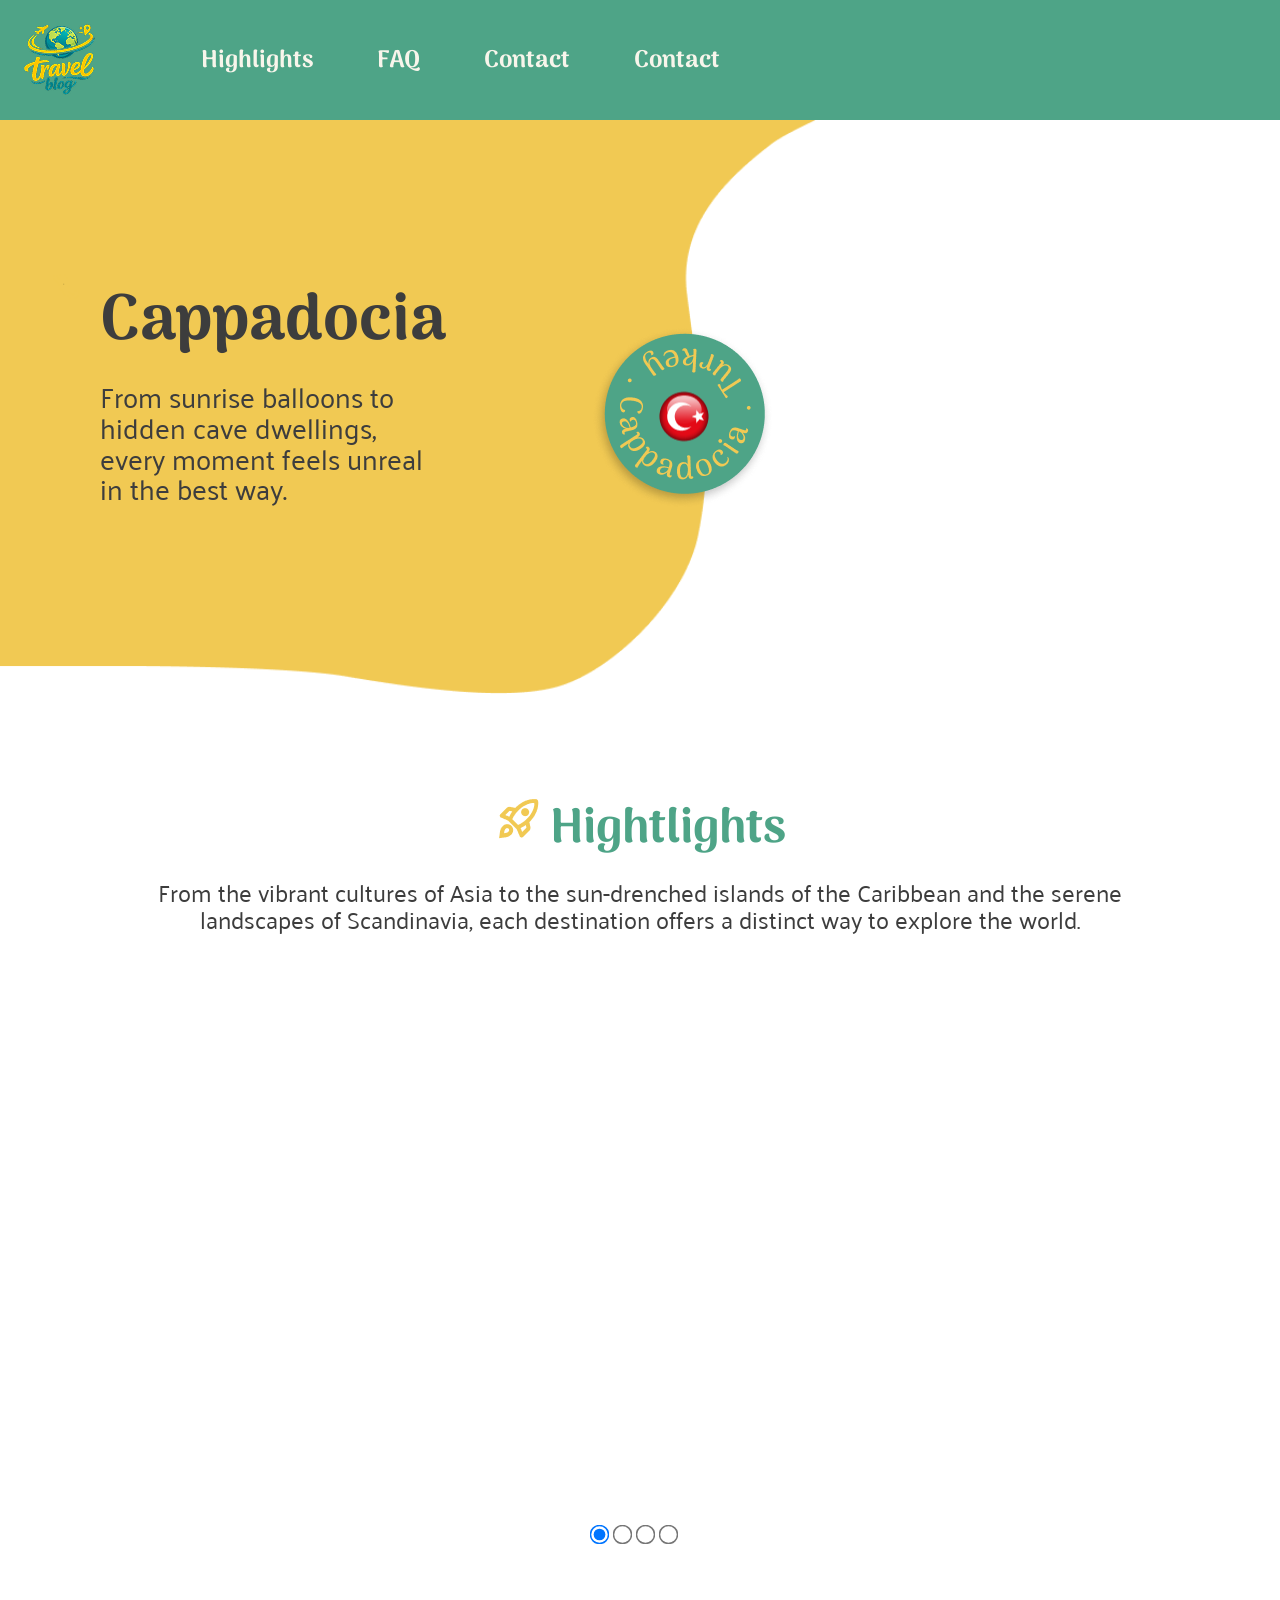
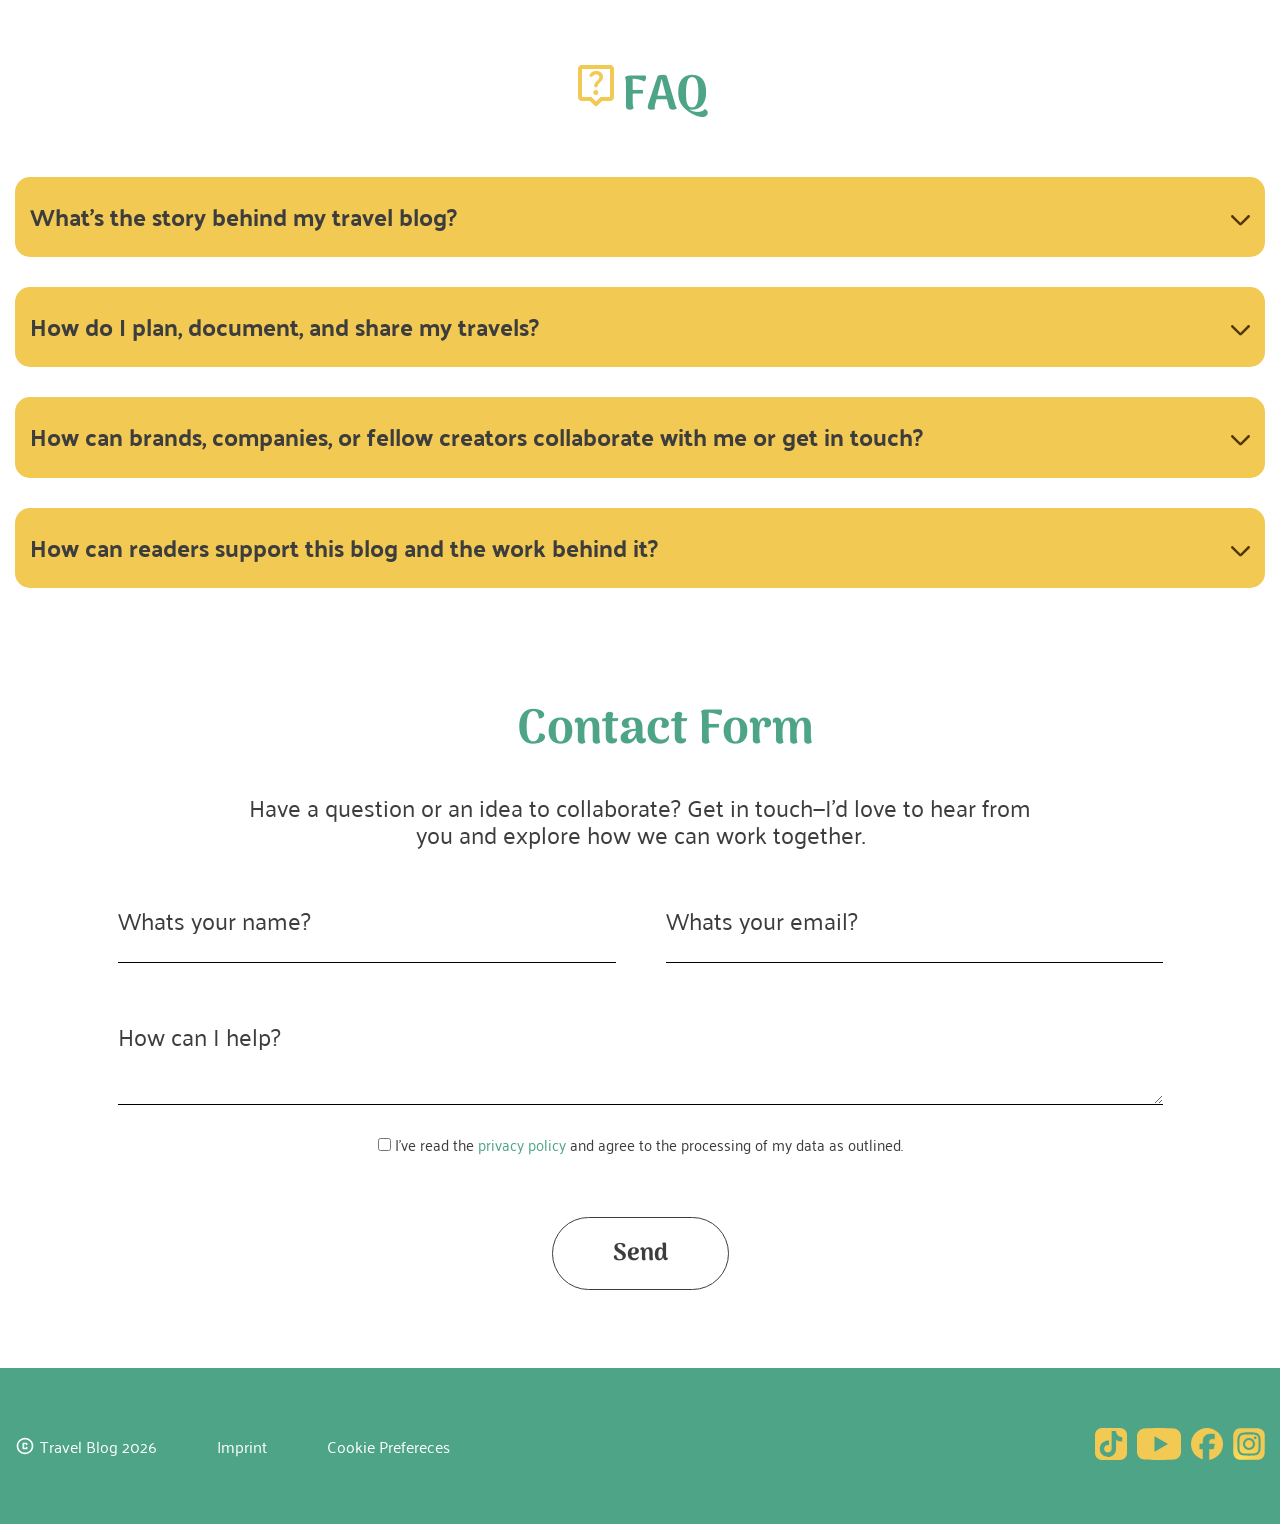
==== commit 8863563c: "resonsive hero" ====
--- a/index.html
+++ b/index.html
@@ -36,15 +36,15 @@
                         <h1>Cappadocia</h1>
                         <p>From sunrise balloons to hidden cave dwellings, every moment feels unreal in the best way.
                         </p>
-                        <div class="yellow-area">
-                            <div class="spin">
-                                <img class="kreis" src="assets/icons/circle.png" alt="Kreis">
-                                <img class="flag" src="assets/icons/flag-turkey.png" alt="Flagge Türkei">
-                            </div>
-                        </div>
-
-                    </div>
-
+
+
+                    </div>
+                    <div class="yellow-area">
+                        <div class="spin">
+                            <img class="kreis" src="assets/icons/circle.png" alt="Kreis">
+                            <img class="flag" src="assets/icons/flag-turkey.png" alt="Flagge Türkei">
+                        </div>
+                    </div>
                 </div>
             </div>
         </section>
--- a/css/general.css
+++ b/css/general.css
@@ -1,3 +1,39 @@
+* {
+  position: relative;
+  box-sizing: border-box;
+  padding: 0px;
+  color: inherit;
+  font-size: inherit;
+  margin: 0px;
+}
+
+.content {
+  width: 100%;
+  max-width: 1440px;
+  height: 100%;
+  padding: 0px 15px;
+  padding: 0px 15px;
+}
+
+header,
+section,
+footer {
+  display: flex;
+  flex-direction: column;
+  align-items: center;
+}
+
+/* body */
+
+body {
+  color: var(--text-color);
+  font-family: var(--font-body);
+  font-weight: 400;
+  font-size: var(--font-size-md);
+  line-height: 110%;
+}
+
+
 h1 {
   font-family: var(--font-heading-article);
   font-weight: 700;
@@ -57,4 +93,42 @@
     text-shadow:var(--shadow-md);
     box-shadow: var(--shadow-md);
   }
-}+}
+
+
+
+
+
+
+
+
+
+/* Smartphone */
+@media screen and (max-width: 480px) {
+
+   
+
+}
+
+/* Tablet */
+@media screen and (max-width: 768px) {
+ body{font-size:var(--font-size-sm);}
+    h1{
+        font-size: 40px;
+    }
+    h2{
+        font-size: 20px;
+    }
+
+}
+
+/* Laptop */
+@media screen and (max-width: 1279px) {
+
+  
+}
+
+/* Desktop */
+@media screen and (min-width: 1280px) {
+
+}
--- a/css/style.css
+++ b/css/style.css
@@ -1,38 +1,3 @@
-* {
-  position: relative;
-  box-sizing: border-box;
-  padding: 0px;
-  color: inherit;
-  font-size: inherit;
-  margin: 0px;
-}
-
-.content {
-  width: 100%;
-  max-width: 1440px;
-  height: 100%;
-  padding:0px 15px;
-  padding:0px 15px;
-}
-
-header,
-section,
-footer {
-  display: flex;
-  flex-direction: column;
-  align-items: center;
-}
-
-/* body */
-
-body {
-  color: var(--text-color);
-  font-family: var(--font-body);
-  font-weight: 400;
-  font-size: var(--font-size-md);
-  line-height: 110%;
-}
-
 /* header */
 
 header {
@@ -87,202 +52,209 @@
     contain;
 }
 
-
 /* Hero */
 
-.hero{
-    width:100%;
-
-    .content{
-        background:url(../assets/img/hero-cappadocia.jpg) no-repeat center right / contain;
-        border-bottom:30px solid #fff;
-        height: 574px;
-        padding:0px;
-    }
-
-    .text-area{
-        background-image: url(../assets/img/hero-bg.png);
-        background-repeat: no-repeat;
-        background-size:100% 100%;
-        height: 574px;
-        display: flex;
-        align-items: center;
-        animation: hero-move 2s forwards;
-        position: relative;
-    
-    .text{
-        padding-left:100px;
-        width:425px;
-    }
-    
-    p{
-        font-size:28px;
-        line-height: 110%;
-    }
-
-    .spin{
-        position: absolute;
-        top:50%;
-        left:50%;
-        height:160px;
-        width:160px;
-        transform: translate(-50%, -50%);
-    }
-
-.spin img.kreis{
-        animation:spinning 5s  linear infinite;
-    }
-
-    .spin img.flag{
-        position: absolute;
-        top:50%;
-        left:50%;
-        transform: translate(-26%, -31%);
-    }
-
-}
+.hero {
+  width: 100%;
+
+  .content {
+    background: url(../assets/img/hero-cappadocia.jpg) no-repeat center right /
+      auto 100%;
+    border-bottom: 30px solid #fff;
+    height: 574px;
+    padding: 0px;
+  }
+
+  .text-area {
+    position: relative;
+    height: 574px;
+    display: flex;
+    align-items: center;
+    animation: hero-move 2s forwards;
+
+    .text {
+      padding-left: 100px;
+      width: 425px;
+      z-index: 2;
+    }
+
+    p {
+      font-size: 28px;
+      line-height: 110%;
+    }
+
+    .yellow-area {
+      background: url(../assets/img/hero-bg.png) no-repeat right center / auto
+        100%;
+      height: 574px;
+      position: absolute;
+      left: 0px;
+      bottom: 0px;
+      width: 65%;
+    }
+    .spin {
+      position: absolute;
+      top: 50%;
+      right: 0%;
+      height: 160px;
+      width: 160px;
+      transform: translate(-50%, -50%);
+    }
+
+    .spin img.kreis {
+      animation: spinning 5s linear infinite;
+    }
+
+    .spin img.flag {
+      position: absolute;
+      top: 50%;
+      left: 50%;
+      transform: translate(-26%, -31%);
+    }
+  }
 }
 @keyframes hero-move {
-  from {background-position:center center;}
-  to {background-position:-620px center;}
+  from {
+    transform: translateX(-100%);
+  }
+  to {
+    transform: translateX(0);
+  }
 }
 
 @keyframes spinning {
-  from {transform:rotate(0deg);}
-  to {transform:rotate(360deg);}
-}
-
-
+  from {
+    transform: rotate(0deg);
+  }
+  to {
+    transform: rotate(360deg);
+  }
+}
 
 /* HightlightS */
 
-.highlights-section{
-  text-align:center;
-  padding:100px 0px;
-
-  p{
-    padding:0px 100px 100px 100px;
-     }
-
-  .headline-rocket::before{
-  content: url("../assets/icons/rocket-icon.png");
-  display: inline-block;
-  width: 45px;
-  height: 45px;
-  margin-right: 10px;
-  color:var(--secondary-color);
-  }
-}
-
-
-
-        /* Slider */
-
-.slider-radio{
-  width:99%;
-  height:529px;
+.highlights-section {
+  text-align: center;
+  padding: 100px 0px;
+
+  p {
+    padding: 0px 100px 100px 100px;
+  }
+
+  .headline-rocket::before {
+    content: url("../assets/icons/rocket-icon.png");
+    display: inline-block;
+    width: 45px;
+    height: 45px;
+    margin-right: 10px;
+    color: var(--secondary-color);
+  }
+}
+
+/* Slider */
+
+.slider-radio {
+  width: 99%;
+  height: 529px;
   display: flex;
   justify-content: center;
   align-items: flex-end;
   flex-direction: row;
   overflow: hidden;
-    border-top-right-radius: 80px;
-  
-  input{
-    z-index:2;
-    margin:0px 5px 20px 5px;
+  border-top-right-radius: 80px;
+
+  input {
+    z-index: 2;
+    margin: 0px 5px 20px 5px;
   }
 
   input[type="radio"] {
-	transform: scale(1.5);
-  border:none;
-}
-
-.slider-contentbox{
-  backdrop-filter: blur(20px);
-  width: 70%;
-  margin:50px;
-  padding:20px;
-  color:#fff;
-  text-align: left;
-
-  .hightlights-slider-headline{
-    font-family: var(--font-heading);
-    font-size: var(--font-size-h2);
-    line-height: 100%;
-    padding:20px;
-  }
-  p{
-    padding:0px 20px;
-  }
-}
-
-}
-.slider-radio-wrapper{
-  width:100%;
-  height:100%;
-  position:absolute;
-  left:0px;
+    transform: scale(1.5);
+    border: none;
+  }
+
+  .slider-contentbox {
+    backdrop-filter: blur(20px);
+    width: 70%;
+    margin: 50px;
+    padding: 20px;
+    color: #fff;
+    text-align: left;
+
+    .hightlights-slider-headline {
+      font-family: var(--font-heading);
+      font-size: var(--font-size-h2);
+      line-height: 100%;
+      padding: 20px;
+    }
+    p {
+      padding: 0px 20px;
+    }
+  }
+}
+.slider-radio-wrapper {
+  width: 100%;
+  height: 100%;
+  position: absolute;
+  left: 0px;
   display: flex;
   transition: all 1s ease-in-out;
   opacity: 0;
-  
-}
-
-.slider-radio input[value="one"]:checked~.slider-radio-wrapper{
+}
+
+.slider-radio input[value="one"]:checked ~ .slider-radio-wrapper {
   opacity: 1;
 }
 
-.slider-radio input[value="two"]:checked~.slider-radio-wrapper{
+.slider-radio input[value="two"]:checked ~ .slider-radio-wrapper {
   opacity: 1;
 }
 
-.slider-radio input[value="three"]:checked~.slider-radio-wrapper{
+.slider-radio input[value="three"]:checked ~ .slider-radio-wrapper {
   opacity: 1;
 }
 
-.slider-radio input[value="four"]:checked~.slider-radio-wrapper{
+.slider-radio input[value="four"]:checked ~ .slider-radio-wrapper {
   opacity: 1;
 }
 
-
-.slider-radio-element{
-  width:100%;
+.slider-radio-element {
+  width: 100%;
   height: 100%;
   position: absolute;
-
-  
-}
-
-.element-one{
-  background:url(../assets/img/top-beach-destinations-1.jpg) no-repeat center center /cover;
-}
-
-.element-two{
-  background:url(../assets/img/top-beach-destinations-2.jpg) no-repeat center center /cover;
-}
-
-.element-three{
-  background:url(../assets/img/top-beach-destinations-3.jpg) no-repeat center center /cover;
-}
-
-.element-four{
-  background:url(../assets/img/top-beach-destinations-4.jpg) no-repeat center center /cover;
-}
-
-
-
-        /* FAQ */
-
-.headline-question::before{
+}
+
+.element-one {
+  background: url(../assets/img/top-beach-destinations-1.jpg) no-repeat center
+    center / cover;
+}
+
+.element-two {
+  background: url(../assets/img/top-beach-destinations-2.jpg) no-repeat center
+    center / cover;
+}
+
+.element-three {
+  background: url(../assets/img/top-beach-destinations-3.jpg) no-repeat center
+    center / cover;
+}
+
+.element-four {
+  background: url(../assets/img/top-beach-destinations-4.jpg) no-repeat center
+    center / cover;
+}
+
+/* FAQ */
+
+.headline-question::before {
   content: url("../assets/icons/icon-faq.png");
   display: inline-block;
   width: 40px;
   height: 40px;
   margin-right: 10px;
-  color:var(--secondary-color);
-  }
-.headline-question{
+  color: var(--secondary-color);
+}
+.headline-question {
   text-align: center;
 }
 
@@ -294,14 +266,11 @@
 }
 
 .accordion-item {
-
-   background-color: var(--secondary-color);
-   border-radius: 15px;
-   margin: 30px 0px;
-   padding:15px;
- 
-}
-
+  background-color: var(--secondary-color);
+  border-radius: 15px;
+  margin: 30px 0px;
+  padding: 15px;
+}
 
 .accordion-header {
   display: flex;
@@ -312,9 +281,7 @@
   cursor: pointer;
   font-weight: 700;
   transition: background-color 0.3s ease;
-  
-}
-
+}
 
 .icon {
   transition: transform 0.3s ease;
@@ -327,16 +294,12 @@
   padding: 0 16px;
   background-color: #fff;
   border-radius: 15px;
-  
 }
 
 .accordion-content p {
-  
   font-size: 20px;
   line-height: 1.5;
 }
-
-
 
 .accordion-item input {
   display: none;
@@ -351,187 +314,188 @@
   transform: rotate(180deg);
 }
 
-
 /* Contact Form */
 
-
-
-.contact-form{
-  margin-top:100px;
-}
-
-.contact-contentbox{
+.contact-form {
+  margin-top: 100px;
+}
+
+.contact-contentbox {
   display: flex;
   width: 100%;
   align-items: center;
   flex-direction: column;
-  gap:0px;
-    p{
-      text-align:center;
-      max-width: 800px;
-      margin-bottom: 60px;
-  }
-}
-
-.headline-contact::before{
+  gap: 0px;
+  p {
+    text-align: center;
+    max-width: 800px;
+    margin-bottom: 60px;
+  }
+}
+
+.headline-contact::before {
   content: url("../assets/icons/person-pin.png");
   display: inline-block;
   width: 40px;
   height: 40px;
   margin-right: 10px;
-  color:var(--secondary-color);
-  }
-.headline-contact{
+  color: var(--secondary-color);
+}
+.headline-contact {
   text-align: center;
 }
 
-
-form input{
+form input {
   border: none;
   border-bottom: 1px solid black;
 }
 
-.help textarea{
+.help textarea {
   border: none;
   border-bottom: 1px solid black;
 }
 
-.form-halb{
+.form-halb {
   display: flex;
   width: 100%;
   flex-direction: row;
-  gap:50px;
+  gap: 50px;
   margin-bottom: 60px;
 }
 
-.name label, .name input{
-  width: 100%;
-}
-
-.email label, .email input{
-  width: 100%;
-}
-
-.help label, .help textarea{
+.name label,
+.name input {
+  width: 100%;
+}
+
+.email label,
+.email input {
+  width: 100%;
+}
+
+.help label,
+.help textarea {
   width: 100%;
   display: block;
 }
 
-
-.checkbox{
+.checkbox {
   font-size: 15px;
   text-align: center;
 
-
-
-  a{ 
+  a {
     color: var(--primary-color);
-    text-decoration: none; 
-    font-weight: 400;   
-  }
-  a:hover{ 
+    text-decoration: none;
+    font-weight: 400;
+  }
+  a:hover {
     font-weight: 600;
   }
 }
 
-.contact-form .primary-button-outline{
+.contact-form .primary-button-outline {
   text-align: center;
   margin: 80px 0px 100px 0px;
 }
 
-
 /* Footer */
 
-footer{
+footer {
   background-color: var(--primary-color);
   padding: 60px 0px;
-  
-
-  .content{
+
+  .content {
     display: flex;
     flex-direction: row;
     width: 100%;
     justify-content: space-between;
   }
 
-  .footer-logo-menu{
+  .footer-logo-menu {
     display: flex;
     flex-direction: row;
-    gap:60px;
+    gap: 60px;
     font-size: var(--font-size-sm);
-    color:#fff;
-    
-
-    a{
+    color: #fff;
+
+    a {
       text-decoration: none;
     }
-     a:hover{
+    a:hover {
       font-weight: 600;
     }
   }
 
-  .social-links{
+  .social-links {
     display: flex;
     flex-direction: row;
-    gap:10px;
-  }
-  .copyright{
+    gap: 10px;
+  }
+  .copyright {
     display: flex;
     flex-direction: row;
-    gap:5px;
-}
-}
-
+    gap: 5px;
+  }
+}
 
 /* responsive menu */
 
-.mobile-menu{
-    display:none;
-    background:var(--secondary-color);
-    width:100%;
-    position:fixed;
-    bottom:0px;
-
-    ul{
+.mobile-menu {
+  display: none;
+  background: var(--secondary-color);
+  width: 100%;
+  position: fixed;
+  bottom: 0px;
+
+  ul {
     width: 100%;
     display: flex;
     flex-direction: row;
     justify-content: space-around;
-    padding:var(--spacing-lg);
-    }
-
-    li{
-        list-style-type: none;
-    }
-}
-
-
-
+    padding: var(--spacing-lg);
+  }
+
+  li {
+    list-style-type: none;
+  }
+}
 
 /* Smartphone */
 @media screen and (max-width: 480px) {
   .content {
     max-width: 480px;
-    min-width:320px;
-    padding:0px 20px;
-  }
-
-  .form-halb{
+    min-width: 320px;
+    padding: 0px 20px;
+  }
+
+  .form-halb {
     flex-direction: column;
   }
-
-
-
-    min-width:320px;
-    padding:0px 20px;
-  }
-
-  .form-halb{
-    flex-direction: column;
-  }
-
-
-
+}
+
+/* Responsive hero */
+@media screen and (max-width: 580px) {
+  .hero {
+    .content {
+      background-position: center right -372px;
+      height: 700px;
+      .text-area {
+        .yellow-area {
+          top: -18%;
+          bottom: initial;
+          background-size: auto 65%;
+          left: -18%;
+        }
+
+        .text {
+          display: none;
+        }
+        .spin {
+          top: 80%;
+        }
+      }
+    }
+  }
 }
 
 /* Tablet */
@@ -553,91 +517,63 @@
       padding: 0px;
     }
   }
-  .mobile-menu{
-    display:block;
+  .mobile-menu {
+    display: block;
+  }
+
+  .hero {
+    .content {
+      background-position: center right -265px;
+      .text-area {
+        .text {
+          padding-left: 20px;
+        }
+        .text p {
+          font-size: 20px;
+          max-width: 20ch;
+        }
+        .yellow-area {
+          width: 80%;
+        }
+      }
+    }
   }
 
   footer {
-  
-    padding:28px 0px 118px 0px;
-  
-  .footer-logo-menu{
-   width:100%;
-    flex-direction: column-reverse;
-    align-items: flex-start;
-    gap:10px;
-  }
-  .social-links{
-    align-items: flex-end;
-    gap:16px;
-  }
-}
-  }
-
-  footer {
-  
-    padding:28px 0px 118px 0px;
-  
-  .footer-logo-menu{
-   width:100%;
-    flex-direction: column-reverse;
-    align-items: flex-start;
-    gap:10px;
-  }
-  .social-links{
-    align-items: flex-end;
-    gap:16px;
-  }
-}
-}
-
-/* Laptop */
-@media screen and (max-width: 1279px) {
-  .content {
-    max-width: 1279px;
-  }
-
-/* Hero */
-
-.hero{
-    .content{
-        background:url(../assets/img/hero-cappadocia.jpg) no-repeat center right -200px / contain;
-        border-bottom:30px solid #fff;
-        height: 574px;
-    }
-
-    .text-area{
-        background-image: url(../assets/img/hero-bg.png);
-        background-repeat: no-repeat;
-        background-size:100% 100%;
-        height: 574px;
-        display: flex;
-        align-items: center;
-        animation: hero-move 2s forwards;
-        position: relative;
-    
-    .text{
-        padding-left:100px;
-        width:425px;
-    }
-    
-    p{
-        font-size:28px;
-        line-height: 110%;
-    }
-
-    .spin{
-        position: absolute;
-        top:50%;
-        left:50%;
-        height:160px;
-        width:160px;
-        transform: translate(-50%, -50%);
-    }
-    
-
-
-
+    padding: 28px 0px 118px 0px;
+
+    .footer-logo-menu {
+      width: 100%;
+      flex-direction: column-reverse;
+      align-items: flex-start;
+      gap: 10px;
+    }
+    .social-links {
+      align-items: flex-end;
+      gap: 16px;
+    }
+  }
+
+  /* Laptop */
+  @media screen and (max-width: 1279px) {
+    .content {
+      max-width: 1279px;
+    }
+
+    .hero {
+      .content {
+        background-position: center right -265px;
+        .text-area {
+          .text {
+            padding-left: 20px;
+          }
+          .text p {
+            max-width: 18ch;
+          }
+        }
+      }
+    }
+  }
 }
 
 /* Desktop */
@@ -645,4 +581,4 @@
   .content {
     max-width: 1280px;
   }
-}+}
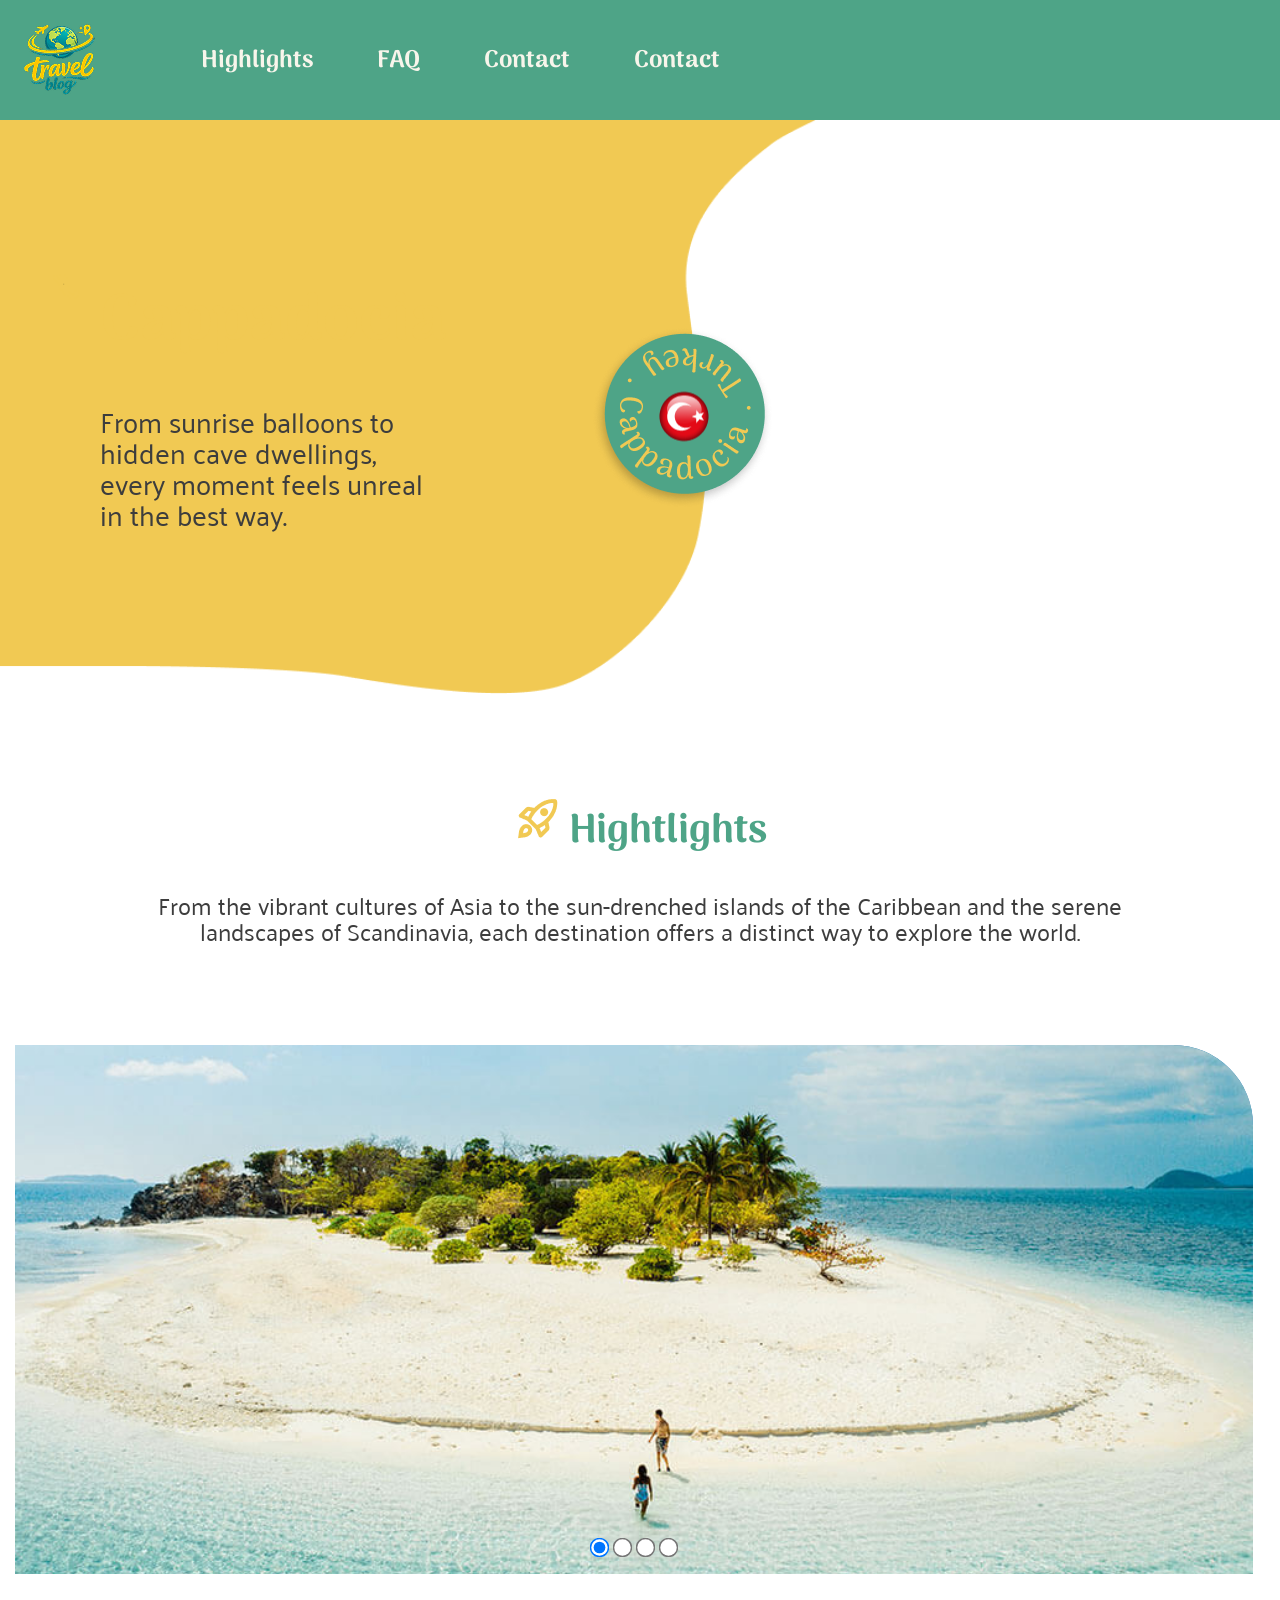
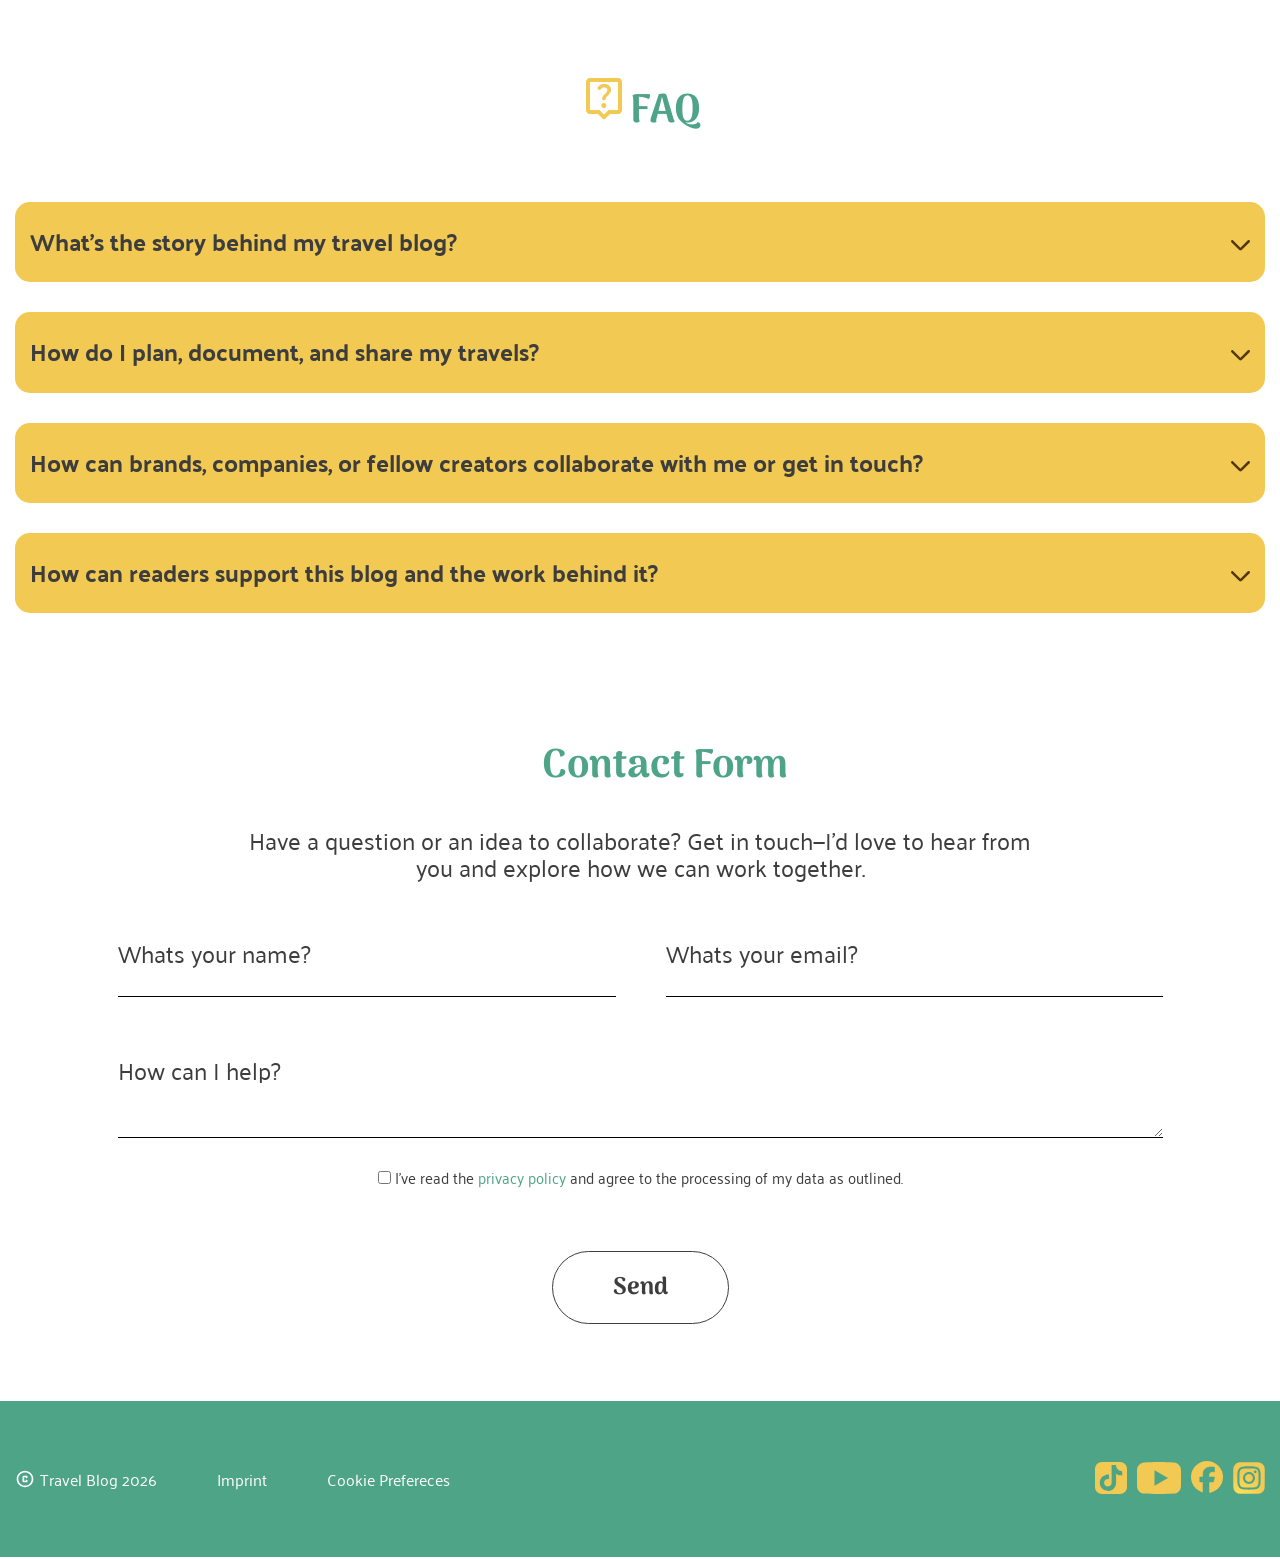
==== commit 054f7b01: "Artikelseiten" ====
--- a/index.html
+++ b/index.html
@@ -11,7 +11,7 @@
     <link rel="stylesheet" href="./css/style.css">
 </head>
 
-<body>
+<body id="homepage">
     <!-- Header -->
     <header>
         <div class="content">
@@ -52,7 +52,7 @@
         <section class="highlights-section" id="highlights">
             <div class="content">
                 <h2 class="headline-rocket">Hightlights</h2>
-                <p>From the vibrant cultures of Asia to the sun-drenched islands of the Caribbean and the serene
+                <p class="hightlights-intro">From the vibrant cultures of Asia to the sun-drenched islands of the Caribbean and the serene
                     landscapes of Scandinavia, each destination offers a distinct way to explore the world. </p>
 
                 <section class="slider-radio">
@@ -135,7 +135,7 @@
             <div class="content">
                 <div class="contact-contentbox">
                     <h2 class="headline-contact">Contact Form</h2>
-                    <p>Have a question or an idea to collaborate?
+                    <p class="contact-intro">Have a question or an idea to collaborate?
                         Get in touch—I’d love to hear from you and explore how we can work together.</p>
                 </div>
                 <section class="form">
--- a/css/variables.css
+++ b/css/variables.css
@@ -23,7 +23,7 @@
 --font-size-lg: 24px;
 --font-size-xl: 32px;
 
---font-size-h2: 48px;
+--font-size-h2: 40px;
 --font-size-h1: 64px;
 
 /* Font Weight */
--- a/css/general.css
+++ b/css/general.css
@@ -34,14 +34,14 @@
 }
 
 
-h1 {
+#homepage h1 {
   font-family: var(--font-heading-article);
   font-weight: 700;
   font-size: var(--font-size-h1);
   margin-bottom: 45px;
 }
 
-h2 {
+#homepage h2 {
   font-family: var(--font-heading-article);
   font-weight: 700;
   font-size: var(--font-size-h2);
@@ -49,13 +49,32 @@
   margin-bottom: 36px;
 }
 
+
+h1 {
+  font-family: var(--font-heading-article);
+  font-weight: 700;
+  font-size: var(--font-size-h1);
+  color: var(--secondary-color);
+  line-height: 120%;
+}
+
+h2 {
+  font-family: var(--font-size-h2);
+  font-weight: 600;
+  font-size: var(--font-size-h2);
+  color: var(--primary-color);
+  line-height: 120%;
+}
+
+
+
 h3 {
-  font-family: 'Palanquin';
+  font-family: var(--font-heading-article);
   font-style: normal;
   font-weight: 600;
-  font-size: 40px;
+  font-size: 32px;
   line-height: 120%;
-  color: var(--primary-color);
+  color: var(--accent-color);
   margin-bottom: 36px;
 }
 
@@ -95,12 +114,53 @@
   }
 }
 
+a.text-button{
+  font-weight: 600;
+  color: var(--primary-color);
+  text-decoration: none;
+}
+
+.secondary-button {
+  a {
+    font-family: var(--font-heading-article);
+    color: var(--secondary-color);
+    background-color: var(--primary-color);
+    border-radius: 40px;
+    padding:16px 60px;
+    text-decoration: none;
+    font-weight: 600;
+    transition: all 0.5s;
+  }
+  a:hover{
+    text-shadow:var(--shadow-md);
+    box-shadow: var(--shadow-md);
+  }
+}
+
+
+/* Desktop */
+@media screen and (min-width: 1280px) {
+
+}
 
 
 
+/* Laptop */
+@media screen and (max-width: 1279px) {
 
+  
+}
 
+/* Tablet */
+@media screen and (max-width: 768px) {
+    h1{
+        font-size: 40px;
+    }
+    h2{
+        font-size: 40px;
+    }
 
+}
 
 
 /* Smartphone */
@@ -110,25 +170,6 @@
 
 }
 
-/* Tablet */
-@media screen and (max-width: 768px) {
- body{font-size:var(--font-size-sm);}
-    h1{
-        font-size: 40px;
-    }
-    h2{
-        font-size: 20px;
-    }
 
-}
 
-/* Laptop */
-@media screen and (max-width: 1279px) {
 
-  
-}
-
-/* Desktop */
-@media screen and (min-width: 1280px) {
-
-}
--- a/css/style.css
+++ b/css/style.css
@@ -1,4 +1,4 @@
-/* header */
+/* #region header */
 
 header {
   width: 100%;
@@ -25,7 +25,9 @@
   }
 }
 
-/* Menü */
+/* #endregion header */
+
+/* #region Menü */
 
 nav ul {
   display: flex;
@@ -52,7 +54,9 @@
     contain;
 }
 
-/* Hero */
+/* #endregion */
+
+/* #region Hero */
 
 .hero {
   width: 100%;
@@ -131,7 +135,9 @@
   }
 }
 
-/* HightlightS */
+/* #endregion */
+
+
 
 .highlights-section {
   text-align: center;
@@ -151,7 +157,7 @@
   }
 }
 
-/* Slider */
+/* #region Slider */
 
 .slider-radio {
   width: 99%;
@@ -244,7 +250,9 @@
     center / cover;
 }
 
-/* FAQ */
+/* #endregion */
+
+/* #region FAQ */
 
 .headline-question::before {
   content: url("../assets/icons/icon-faq.png");
@@ -313,8 +321,9 @@
 .accordion-item input:checked + .accordion-header .icon {
   transform: rotate(180deg);
 }
-
-/* Contact Form */
+/* #endregion */
+
+/* #region Contact Form */
 
 .contact-form {
   margin-top: 100px;
@@ -397,8 +406,240 @@
   text-align: center;
   margin: 80px 0px 100px 0px;
 }
-
-/* Footer */
+/* #endregion */
+
+/* #region artikel */
+
+.article-intro {
+  margin-top: 60px;
+}
+
+.article-intro .content {
+  display: flex;
+  gap: 35px;
+  justify-content: space-between;
+  flex-wrap: wrap;
+}
+
+.intro-text {
+  flex-grow: 1;
+  flex-shrink: 1;
+  flex-basis: 500px;
+}
+
+.intro-text p {
+  text-align: left;
+  font-size: var(--font-size-xl);
+  line-height: 120%;
+  margin-bottom: 40px;
+}
+
+.article-feature {
+  display: flex;
+  flex-direction: row;
+  gap: 40px;
+  font-size: var(--font-size-sm);
+  align-items: center;
+  flex-wrap: wrap;
+}
+
+.article-feature div {
+  display: flex;
+  flex-direction: row;
+  gap: 5px;
+}
+
+.autorenbox {
+  width: 272px;
+  font-size: var(--font-size-sm);
+  display: flex;
+  flex-direction: column;
+  align-items: center;
+  background-color: #dcede7;
+  padding: 35px 16px;
+  border-radius: 30px;
+  line-height: 120%;
+  flex-shrink: 0;
+  flex-grow: 0;
+  flex-basis: 272px;
+}
+.autorenbox .autorentitel {
+  font-size: 18px;
+  font-family: var(--font-heading-article);
+  text-align: center;
+  margin: 15px 0px;
+}
+
+.autorenbox .autorentitel span {
+  font-weight: 700;
+}
+
+.beaches-list ul li::marker {
+  font-size: 12px;
+}
+
+/* #endregion */
+
+/* #region Carousel */
+
+.carousel-wrapper {
+  height: 440px;
+  display: flex;
+  flex-direction: row;
+  margin: 50px 100px;
+}
+
+.carousel-element {
+  z-index: 1;
+  height: 80%;
+  width: 300px;
+  background-color: blue;
+  transform: perspective(250px) rotateY(20deg) translateX(-20px);
+  transform-origin: 50% 50%;
+  box-shadow: -9px 5px 20px 0 rgba(0, 0, 0, 0.25);
+  border-radius: 16px;
+  transition: all 0.2s ease-in-out;
+}
+
+.carousel-element:hover {
+  transform: perspective(250px) rotateY(0deg) translateX(0px) scaleX(1.5)
+    scaleY(1.2);
+  z-index: 2;
+}
+.carousel-element:hover ~ .carousel-element {
+  transform: perspective(250px) rotateY(-20deg) translateX(20px);
+}
+
+.carousel input[value="one"]:checked ~ .carousel-wrapper {
+  transform: perspective(250px) rotateY(0deg) translateX(0px) scaleX(1.5)
+    scaleY(1.2);
+  z-index: 2;
+}
+
+.carousel input[value="two"]:checked ~ .carousel-wrapper {
+  transform: perspective(250px) rotateY(0deg) translateX(0px) scaleX(1.5)
+    scaleY(1.2);
+  z-index: 2;
+}
+
+.carousel input[value="three"]:checked ~ .carousel-wrapper {
+  transform: perspective(250px) rotateY(0deg) translateX(0px) scaleX(1.5)
+    scaleY(1.2);
+  z-index: 2;
+}
+
+.carousel input[value="four"]:checked ~ .carousel-wrapper {
+  transform: perspective(250px) rotateY(0deg) translateX(0px) scaleX(1.5)
+    scaleY(1.2);
+  z-index: 2;
+}
+
+.carousel-one {
+  background: url(../assets/img/top-beach-destinations-1.jpg) no-repeat center
+    center / cover;
+}
+
+.carousel-two {
+  background: url(../assets/img/top-beach-destinations-2.jpg) no-repeat center
+    center / cover;
+}
+
+.carousel-three {
+  background: url(../assets/img/top-beach-destinations-3.jpg) no-repeat center
+    center / cover;
+}
+
+.carousel-four {
+  background: url(../assets/img/top-beach-destinations-4.jpg) no-repeat center
+    center / cover;
+}
+
+.carousel-five {
+  background: url(../assets/img/top-beach-destinations-5.jpg) no-repeat center
+    center / cover;
+}
+
+/* #endregion */
+
+.top-beaches {
+  margin-top: 100px;
+}
+
+.top-beaches h3 {
+  text-align: center;
+}
+
+.top-beaches p {
+  margin: 80px 0px 40px 0px;
+}
+.beaches-list {
+  padding: 0px 100px;
+  align-items: flex-start;
+}
+.beaches-list p {
+  margin: 40px 0px;
+  text-align: left;
+}
+
+.beaches-list ol {
+  margin: 0px 30px;
+}
+.beaches-list li {
+  margin: 5px 0px;
+}
+
+.pro-tipps {
+  background-color: #dcede7;
+  padding: 20px 10px 10px 10px;
+  border-radius: 30px;
+  position: relative;
+  margin: 80px 0px;
+}
+.pro-tipps .pro-badge {
+  position: absolute;
+  left: -44px;
+  top: -50px;
+  transform: rotate(-13deg);
+}
+
+.share-button::before {
+  content: url("../assets/icons/share.png");
+  display: inline-block;
+  width: 32px;
+  height: 32px;
+  margin-right: 10px;
+  fill: var(--secondary-color);
+}
+
+/* #region follow-me */
+
+.follow-me {
+  margin-bottom: 50px;
+  position: relative;
+  max-width: 460px;
+  align-items: center;
+}
+
+.follow-me .arrow {
+  position: absolute;
+  bottom: 10px;
+  left: 0px;
+}
+
+.follow-me p {
+  font-family: var(--font-heading-article);
+
+  text-align: center;
+}
+
+.follow-me .secondary-button a {
+  display: flex;
+  align-items: center;
+}
+
+/* #endregion */
+
+/* #region Footer */
 
 footer {
   background-color: var(--primary-color);
@@ -438,6 +679,8 @@
   }
 }
 
+/* #endregion */
+
 /* responsive menu */
 
 .mobile-menu {
@@ -460,16 +703,116 @@
   }
 }
 
-/* Smartphone */
-@media screen and (max-width: 480px) {
+/* #region responsive menu */
+
+.mobile-menu {
+  display: none;
+  background: var(--secondary-color);
+  width: 100%;
+  position: fixed;
+  bottom: 0px;
+
+  ul {
+    width: 100%;
+    display: flex;
+    flex-direction: row;
+    justify-content: space-around;
+    padding: var(--spacing-lg);
+  }
+
+  li {
+    list-style-type: none;
+  }
+}
+/* #endregion */
+
+/* Laptop */
+@media screen and (max-width: 1279px) {
   .content {
-    max-width: 480px;
-    min-width: 320px;
-    padding: 0px 20px;
-  }
-
-  .form-halb {
-    flex-direction: column;
+    max-width: 1279px;
+  }
+
+  .hero {
+    .content {
+      background-position: right -265px center;
+
+      .text-area {
+        .text {
+          padding-left: 20px;
+        }
+
+        .text p {
+          max-width: 18ch;
+        }
+      }
+
+      .yellow-area {
+        width: 75%;
+      }
+    }
+  }
+}
+
+/* Tablet */
+@media screen and (max-width: 768px) {
+  .content {
+    max-width: 768px;
+  }
+
+  header {
+    nav {
+      display: none;
+    }
+
+    .content {
+      justify-content: center;
+      padding: var(--spacing-sm);
+    }
+
+    img {
+      padding: 0px;
+    }
+  }
+
+  .mobile-menu {
+    display: block;
+  }
+
+  .hero {
+    .content {
+      background-position: right -265px center;
+
+      .text-area {
+        .text {
+          padding-left: 20px;
+        }
+
+        .text p {
+          font-size: 20px;
+          max-width: 20ch;
+        }
+
+        .yellow-area {
+          width: 80%;
+        }
+      }
+    }
+  }
+
+  footer {
+    padding: 28px 0px 118px 0px;
+
+    .footer-logo-menu {
+      width: 100%;
+      flex-direction: column-reverse;
+      align-items: flex-start;
+      gap: 10px;
+    }
+
+    .social-links {
+      align-items: flex-end;
+      gap: 16px;
+    }
   }
 }
 
@@ -477,8 +820,9 @@
 @media screen and (max-width: 580px) {
   .hero {
     .content {
-      background-position: center right -372px;
+      background-position: right -372px center;
       height: 700px;
+
       .text-area {
         .yellow-area {
           top: -18%;
@@ -490,6 +834,7 @@
         .text {
           display: none;
         }
+
         .spin {
           top: 80%;
         }
@@ -498,81 +843,57 @@
   }
 }
 
-/* Tablet */
-@media screen and (max-width: 768px) {
+/* Smartphone */
+@media screen and (max-width: 480px) {
   .content {
-    max-width: 768px;
-  }
-
-  header {
-    nav {
-      display: none;
-    }
-    .content {
-      justify-content: center;
-      padding: var(--spacing-sm);
-    }
-
-    img {
-      padding: 0px;
-    }
-  }
-  .mobile-menu {
-    display: block;
-  }
-
-  .hero {
-    .content {
-      background-position: center right -265px;
-      .text-area {
-        .text {
-          padding-left: 20px;
-        }
-        .text p {
-          font-size: 20px;
-          max-width: 20ch;
-        }
-        .yellow-area {
-          width: 80%;
-        }
-      }
-    }
-  }
-
-  footer {
-    padding: 28px 0px 118px 0px;
-
-    .footer-logo-menu {
-      width: 100%;
-      flex-direction: column-reverse;
-      align-items: flex-start;
-      gap: 10px;
-    }
-    .social-links {
-      align-items: flex-end;
-      gap: 16px;
-    }
-  }
-
-  /* Laptop */
-  @media screen and (max-width: 1279px) {
-    .content {
-      max-width: 1279px;
-    }
-
-    .hero {
-      .content {
-        background-position: center right -265px;
-        .text-area {
-          .text {
-            padding-left: 20px;
-          }
-          .text p {
-            max-width: 18ch;
-          }
-        }
-      }
-    }
+    max-width: 480px;
+    min-width: 320px;
+    padding: 0px 20px;
+  }
+
+  .hero .content {
+    overflow-y: hidden;
+  }
+
+  .form-halb {
+    flex-direction: column;
+  }
+
+  .hightlights-intro {
+    display: none;
+  }
+  .accordion-item {
+    font-size: var(--font-size-sm);
+    margin: 15px 0px;
+  }
+  .accordion-content p {
+    font-size: var(--font-size-sm);
+  }
+
+  .contact-intro {
+    display: none;
+  }
+  .contact-form label {
+    font-size: var(--font-size-lg);
+    margin-bottom: 50px;
+  }
+  .contact-form .name input,
+  .contact-form .email input {
+    margin-top: 50px;
+  }
+  .checkbox {
+    margin-top: 20px;
+  }
+  footer .footer-logo-menu {
+    gap: 5px;
+  }
+
+  .article-feature {
+    gap: 10px;
+  }
+  .autorenbox {
+    width: 100%;
+    flex-basis: auto;
   }
 }
 
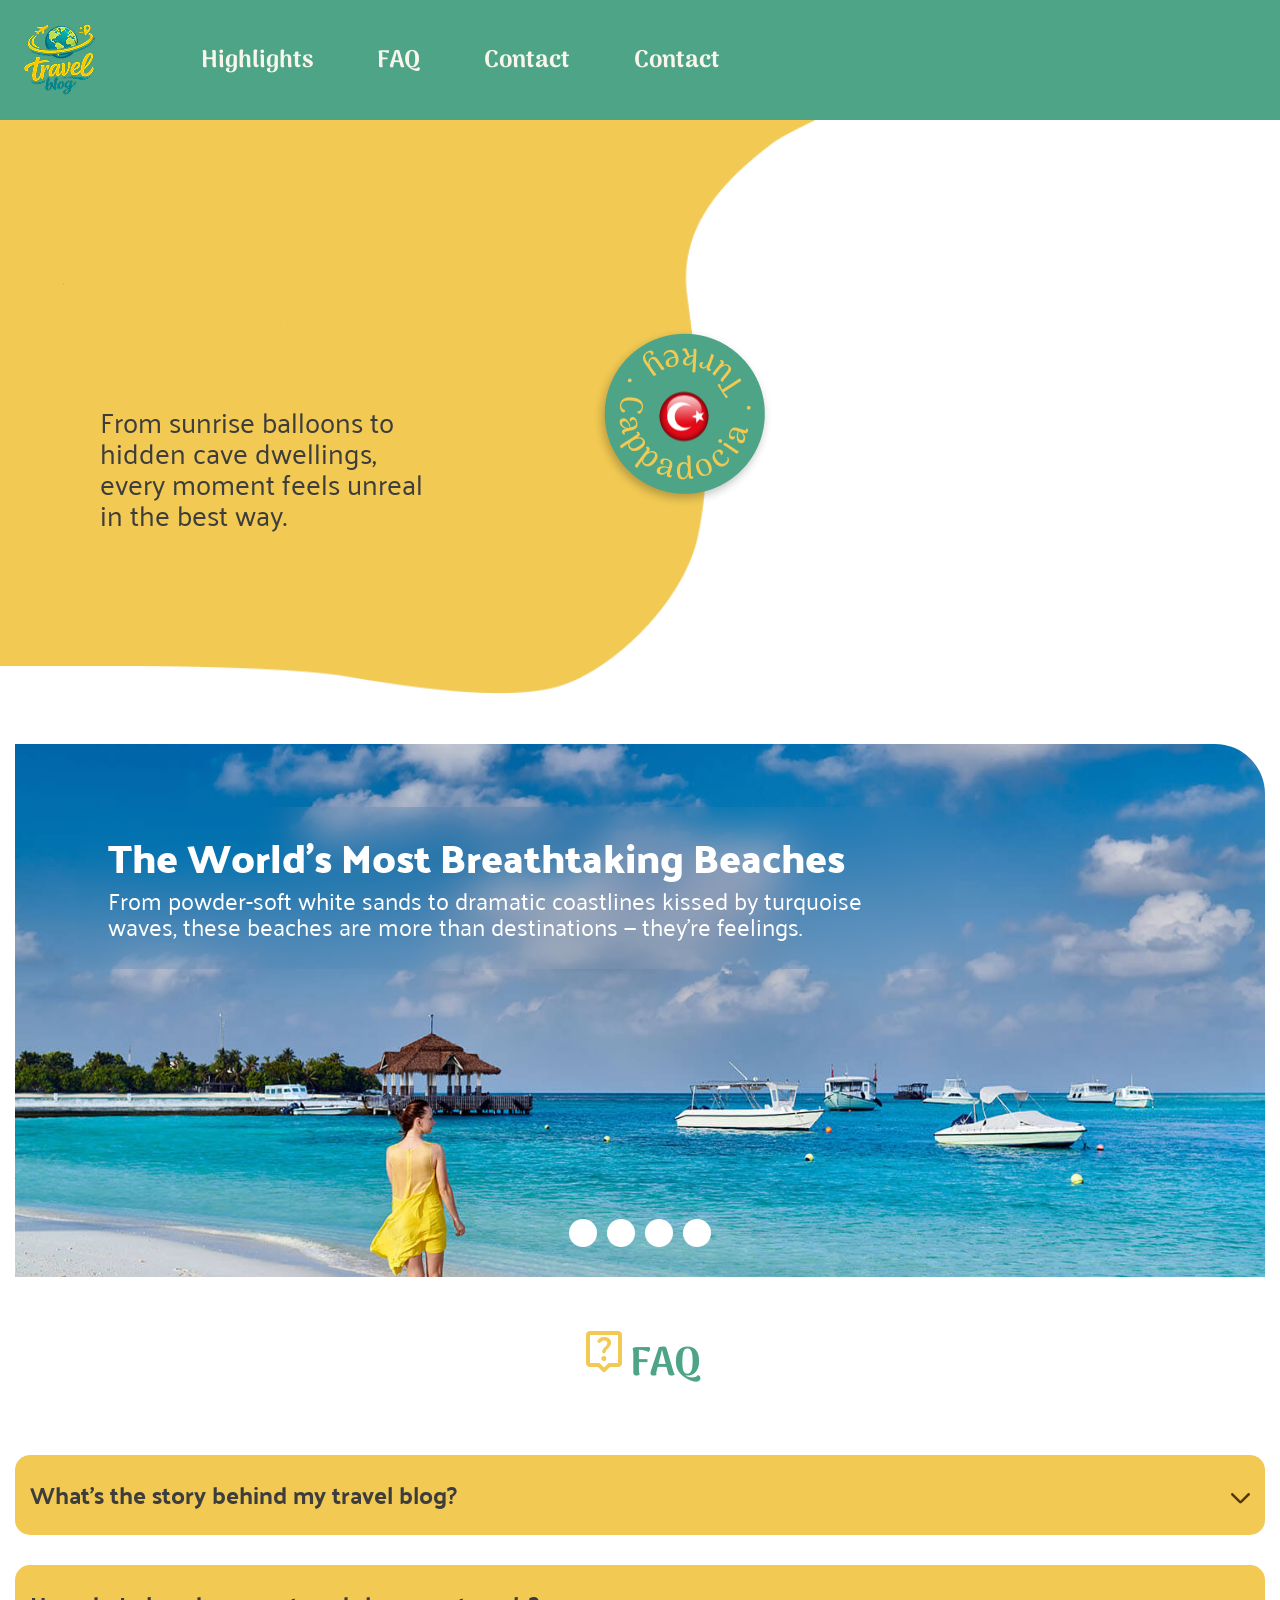
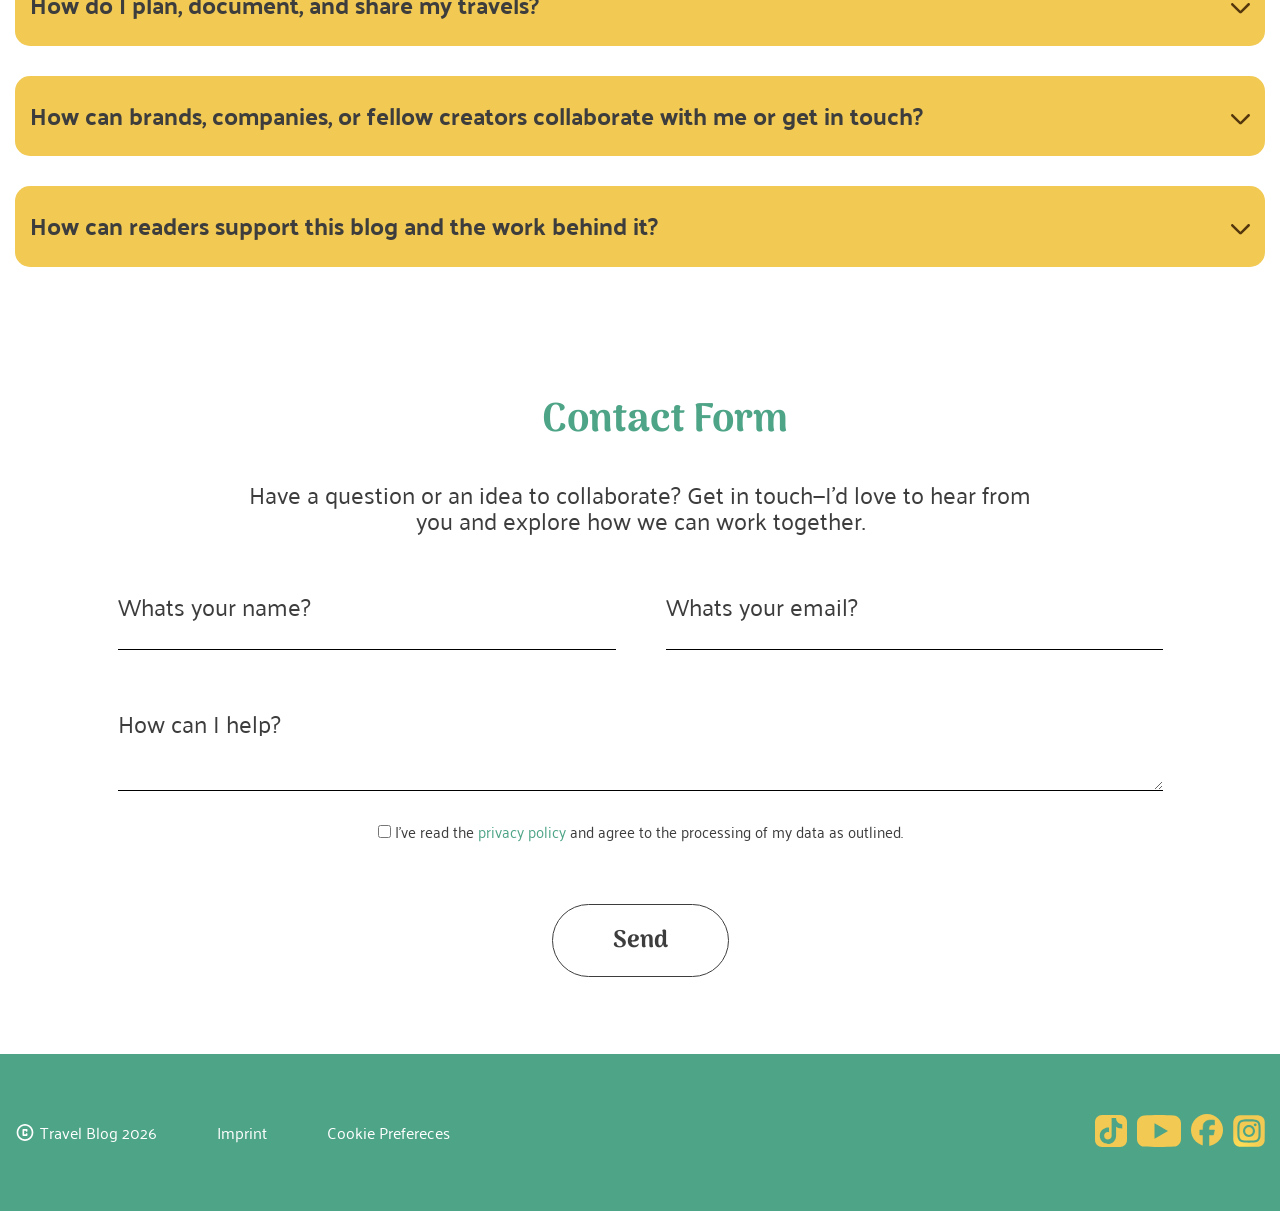
==== commit 4528b536: "änderuneg" ====
--- a/index.html
+++ b/index.html
@@ -48,37 +48,49 @@
                 </div>
             </div>
         </section>
-
-        <section class="highlights-section" id="highlights">
-            <div class="content">
-                <h2 class="headline-rocket">Hightlights</h2>
-                <p class="hightlights-intro">From the vibrant cultures of Asia to the sun-drenched islands of the Caribbean and the serene
-                    landscapes of Scandinavia, each destination offers a distinct way to explore the world. </p>
-
-                <section class="slider-radio">
-                    <input type="radio" name="slider" value="one" checked>
+        <section>
+            <div class="content">
+                <section class="slider_a">
+
+                    <input type="radio" name="slider" value="one">
                     <input type="radio" name="slider" value="two">
                     <input type="radio" name="slider" value="three">
                     <input type="radio" name="slider" value="four">
 
-                    <div class="slider-radio-wrapper">
-                        <div class="slider-radio-element element-one">
-                            <div class="slider-contentbox">
-                                <p class="hightlights-slider-headline">
-                                    The World’s Most Breathtaking Beaches
-                                </p>
-                                <p>From powder-soft white sands to dramatic coastlines kissed by turquoise waves, these
-                                    beaches are more than destinations — they’re feelings.</p>
-                            </div>
-                        </div>
-                        <div class="slider-radio-element element-two"></div>
-                        <div class="slider-radio-element element-three"></div>
-                        <div class="slider-radio-element element-four"></div>
-                    </div>
+                    <div class="slider_a_wrapper">
+                        <div class="slider_a_element element_one">
+                            <div class="slider-content">
+                                <h4>The World’s Most Breathtaking Beaches</h4>
+                                <p>From powder-soft white sands to dramatic coastlines kissed by turquoise waves, these
+                                    beaches are more than destinations — they’re feelings.</p>
+                            </div>
+                        </div>
+                        <div class="slider_a_element element_two">
+                            <div class="slider-content">
+                                <h4>The World’s Most Breathtaking Beaches</h4>
+                                <p>From powder-soft white sands to dramatic coastlines kissed by turquoise waves, these
+                                    beaches are more than destinations — they’re feelings.</p>
+                            </div>
+                        </div>
+                        <div class="slider_a_element element_three">
+                            <div class="slider-content">
+                                <h4>The World’s Most Breathtaking Beaches</h4>
+                                <p>From powder-soft white sands to dramatic coastlines kissed by turquoise waves, these
+                                    beaches are more than destinations — they’re feelings.</p>
+                            </div>
+                        </div>
+                        <div class="slider_a_element element_four">
+                            <div class="slider-content">
+                                <h4>The World’s Most Breathtaking Beaches</h4>
+                                <p>From powder-soft white sands to dramatic coastlines kissed by turquoise waves, these
+                                    beaches are more than destinations — they’re feelings.</p>
+                            </div>
+                        </div>
+                    </div>
+
                 </section>
             </div>
         </section>
-
         <section class="faq-section" id="faq">
             <div class="content">
                 <h2 class="headline-question">FAQ</h2>
--- a/css/style.css
+++ b/css/style.css
@@ -137,8 +137,6 @@
 
 /* #endregion */
 
-
-
 .highlights-section {
   text-align: center;
   padding: 100px 0px;
@@ -159,95 +157,124 @@
 
 /* #region Slider */
 
-.slider-radio {
-  width: 99%;
-  height: 529px;
+.slider_a{
+  position: relative;
+  width:100%;
+  height:533px;
   display: flex;
   justify-content: center;
   align-items: flex-end;
+  overflow: hidden;
   flex-direction: row;
-  overflow: hidden;
-  border-top-right-radius: 80px;
-
-  input {
-    z-index: 2;
-    margin: 0px 5px 20px 5px;
-  }
-
-  input[type="radio"] {
-    transform: scale(1.5);
-    border: none;
-  }
-
-  .slider-contentbox {
-    backdrop-filter: blur(20px);
-    width: 70%;
-    margin: 50px;
-    padding: 20px;
-    color: #fff;
-    text-align: left;
-
-    .hightlights-slider-headline {
-      font-family: var(--font-heading);
-      font-size: var(--font-size-h2);
-      line-height: 100%;
-      padding: 20px;
-    }
-    p {
-      padding: 0px 20px;
-    }
-  }
-}
-.slider-radio-wrapper {
-  width: 100%;
+  border-top-right-radius: 50px;
+  margin: 50px 0px;
+}
+
+.slider_a input{
+  z-index:2;
+  margin:50px 2px;
+}
+
+.slider_a_wrapper{
+  z-index: 1;
+  width: 400%;
+  height:100%;
+  position: absolute;
+  display: flex;
+  transition: all 1s ease-in-out;
+  left:0px;
+  
+  
+}
+
+.slider_a_element{
+  width: calc(100% / 4);
   height: 100%;
-  position: absolute;
-  left: 0px;
-  display: flex;
-  transition: all 1s ease-in-out;
-  opacity: 0;
-}
-
-.slider-radio input[value="one"]:checked ~ .slider-radio-wrapper {
-  opacity: 1;
-}
-
-.slider-radio input[value="two"]:checked ~ .slider-radio-wrapper {
-  opacity: 1;
-}
-
-.slider-radio input[value="three"]:checked ~ .slider-radio-wrapper {
-  opacity: 1;
-}
-
-.slider-radio input[value="four"]:checked ~ .slider-radio-wrapper {
-  opacity: 1;
-}
-
-.slider-radio-element {
-  width: 100%;
-  height: 100%;
-  position: absolute;
-}
-
-.element-one {
-  background: url(../assets/img/top-beach-destinations-1.jpg) no-repeat center
-    center / cover;
-}
-
-.element-two {
-  background: url(../assets/img/top-beach-destinations-2.jpg) no-repeat center
-    center / cover;
-}
-
-.element-three {
-  background: url(../assets/img/top-beach-destinations-3.jpg) no-repeat center
-    center / cover;
-}
-
-.element-four {
-  background: url(../assets/img/top-beach-destinations-4.jpg) no-repeat center
-    center / cover;
+}
+
+
+.element_one{
+  background: url(../assets/img/top-beach-destinations-1.jpg) no-repeat center center / cover;
+}
+
+.element_two{
+  background: url(../assets/img/top-beach-destinations-2.jpg) no-repeat center center / cover;
+}
+
+.element_three{
+  background: url(../assets/img/top-beach-destinations-3.jpg) no-repeat center center / cover;
+}
+
+.element_four{
+  background: url(../assets/img/top-beach-destinations-4.jpg) no-repeat center center / cover;
+}
+
+.slider_a input[value="one"]:checked~.slider_a_wrapper{
+  transform:translateX(0);
+}
+
+.slider_a input[value="two"]:checked~.slider_a_wrapper{
+  transform:translateX(-25%);
+}
+
+.slider_a input[value="three"]:checked~.slider_a_wrapper{
+  transform:translateX(-50%);
+}
+.slider_a input[value="four"]:checked~.slider_a_wrapper{
+  transform:translateX(-75%);
+}
+
+
+.slider_a input[type="radio"] {
+  /* Add if not using autoprefixer */
+  -webkit-appearance: none;
+  appearance: none;
+  /* For iOS < 15 to remove gradient background */
+  background-color: #fff;
+  /* Not removed via appearance */
+  margin: 0;
+}
+
+.slider_a input[type="radio"] {
+  appearance: none;
+  background-color: #fff;
+  font: inherit;
+  color: currentColor;
+  width: 28px;
+  height: 28px;
+  border: 0;
+  border-radius: 50%;
+  margin:30px 5px;
+  transition: all 0.2s ease-in-out;
+}
+
+.slider_a input[type="radio"]:checked{
+  background-color: var(--secondary-color);
+  width: 38px;
+  border-radius: 30px;
+}
+
+.slider-content{
+  backdrop-filter: blur(20px);
+  width: 70%;
+  margin:5% 25% 5% 5%;
+  padding:30px;
+}
+
+.slider-content h4{
+  font-family: var(--font-heading);
+  font-size: var(--font-size-h2);
+  color: #fff;
+  font-weight: 600;
+  line-height: 100%;
+  margin-bottom: 10px;
+}
+
+.slider-content p{
+color: #fff;
+font-size: var(--font-size-lg);
+line-height: 110%;
+font-weight: 400;
 }
 
 /* #endregion */
@@ -266,7 +293,7 @@
   text-align: center;
 }
 
-/* Accordion*/
+/* #region Accordion*/
 .accordion {
   width: 100%;
   border-radius: 15px;
@@ -895,6 +922,22 @@
     width: 100%;
     flex-basis: auto;
   }
+
+.slider-content{
+  width: 90%;
+  margin:5%;
+  padding:30px;
+}
+
+.slider-content h4{
+  font-size: var(--font-size-lg);
+}
+
+.slider-content p{
+font-size: 20px;
+}
+
+
 }
 
 /* Desktop */
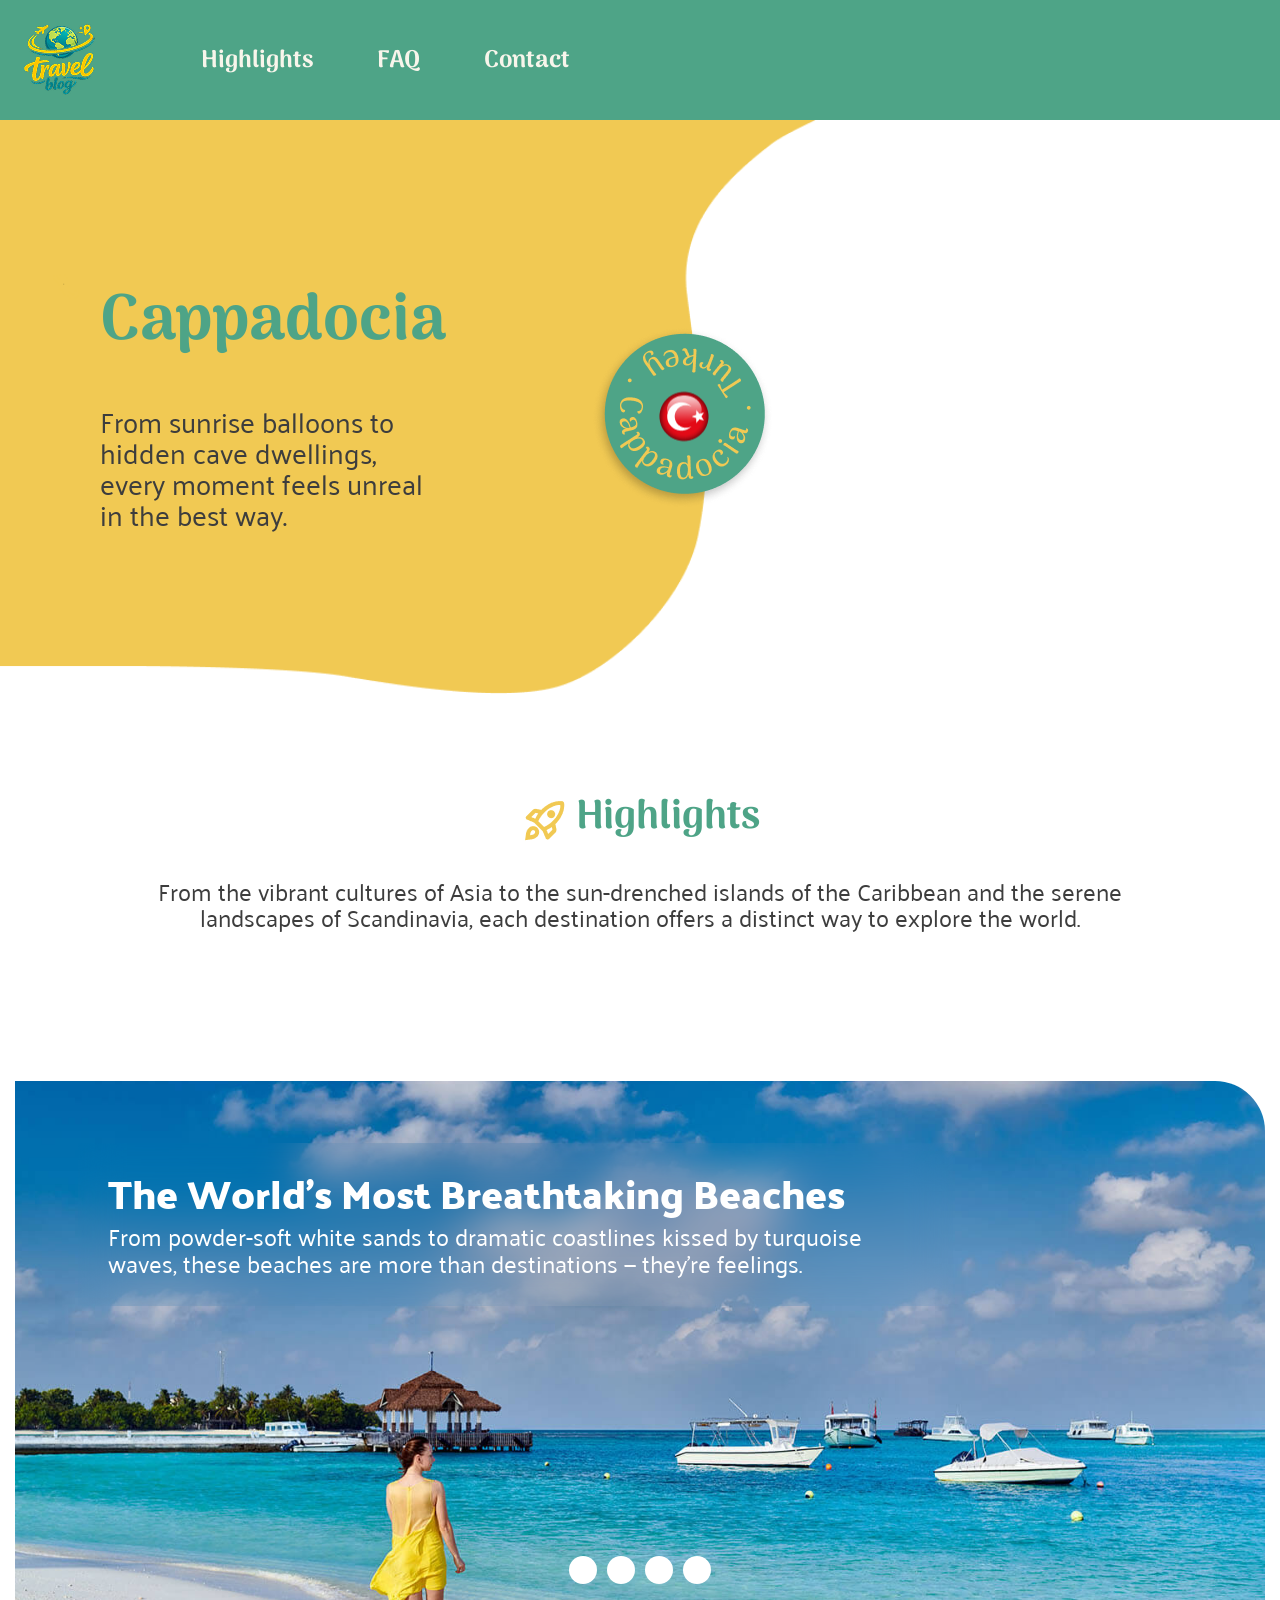
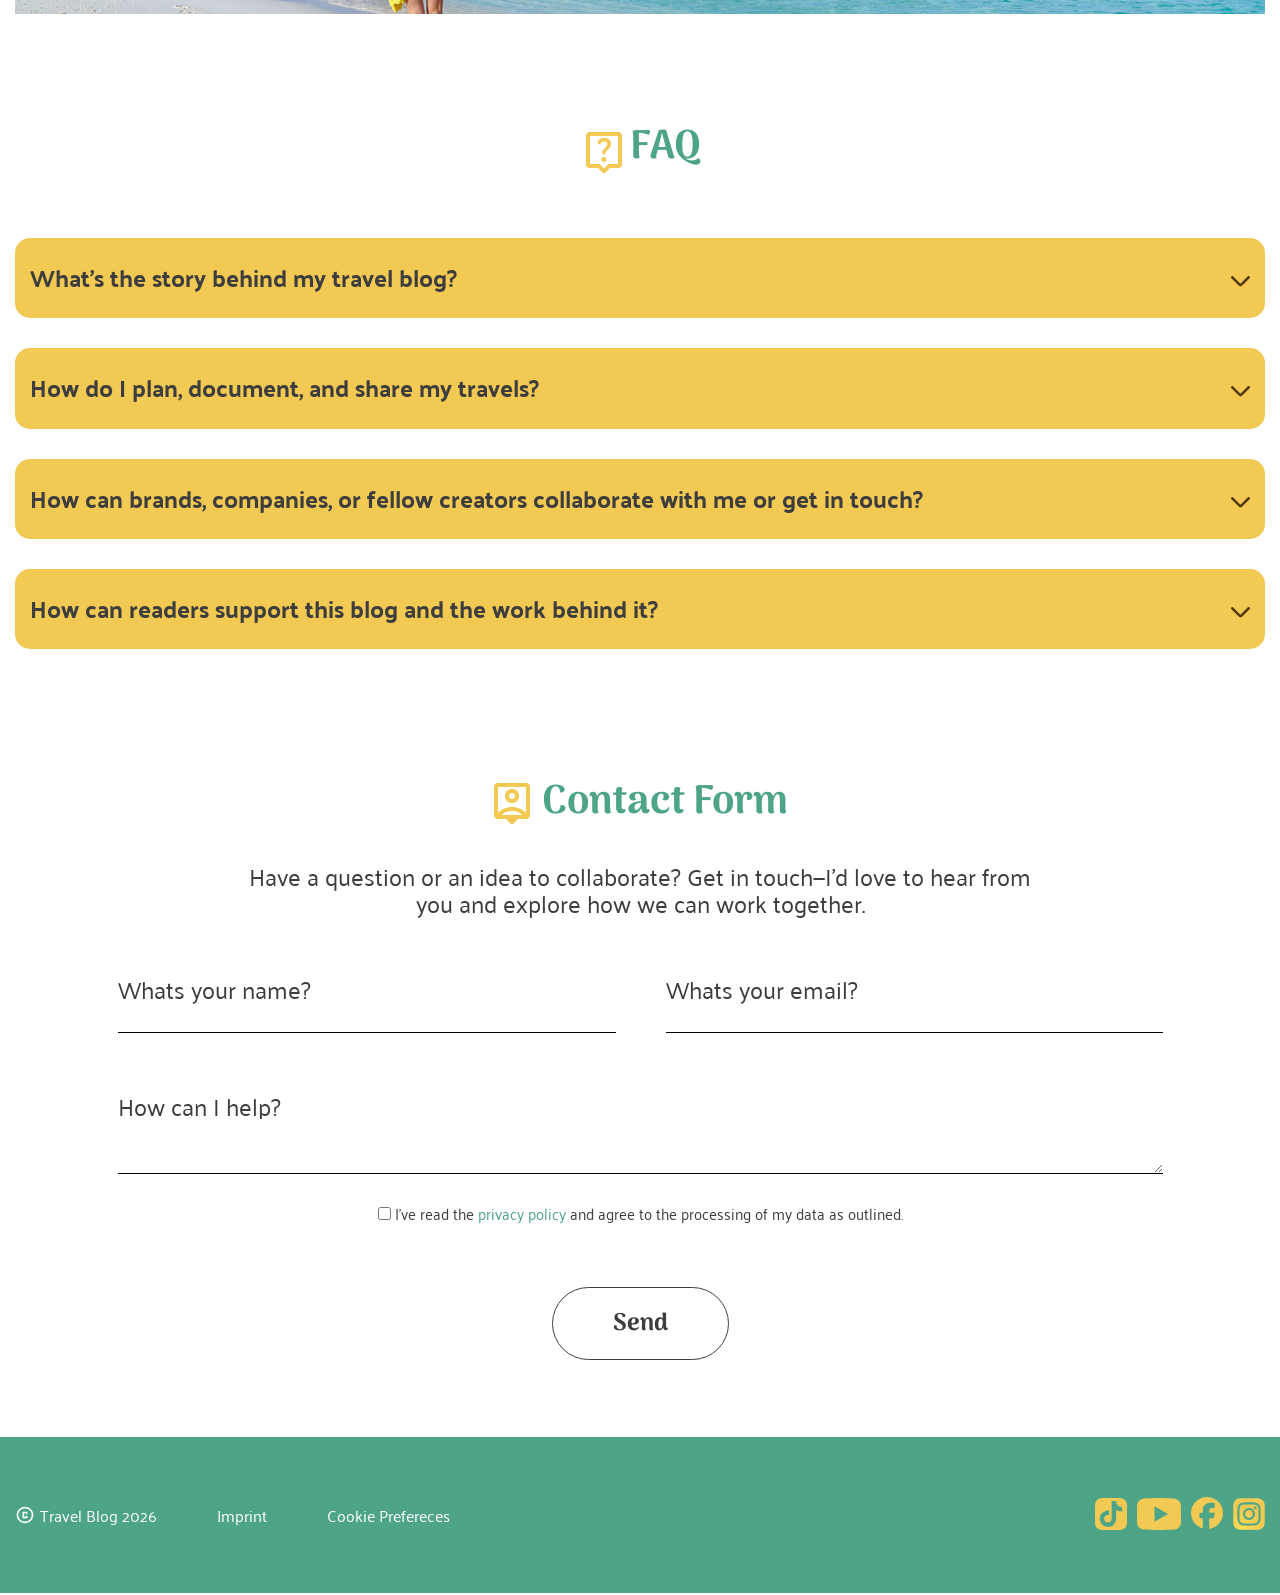
==== commit 109fba61: "letzten anpassungen" ====
--- a/index.html
+++ b/index.html
@@ -19,16 +19,16 @@
             <a href="index.html"><img class="logo" src="./assets/img/logo-travel-blog.png" alt="Travel Blog logo"></a>
             <nav>
                 <ul>
-                    <li><a href="">Highlights</a></li>
-                    <li><a href="">FAQ</a></li>
-                    <li><a href="">Contact</a></li>
-                    <li><a href="">Contact</a></li>
+                    <li><a href="#Highlights">Highlights</a></li>
+                    <li><a href="#faq">FAQ</a></li>
+                    <li><a href="#contact">Contact</a></li>
                 </ul>
             </nav>
 
         </div>
     </header>
     <main>
+
         <section class="hero">
             <div class="content">
                 <div class="text-area">
@@ -48,6 +48,13 @@
                 </div>
             </div>
         </section>
+        <section class="highlights-section" id="Highlights">
+            <div class="content">
+                <h2 class="headline-rocket icon-headline ">Highlights</h2>
+                <p>From the vibrant cultures of Asia to the sun-drenched islands of the Caribbean and the serene
+                    landscapes of Scandinavia, each destination offers a distinct way to explore the world. </p>
+            </div>
+        </section>
         <section>
             <div class="content">
                 <section class="slider_a">
@@ -93,7 +100,7 @@
         </section>
         <section class="faq-section" id="faq">
             <div class="content">
-                <h2 class="headline-question">FAQ</h2>
+                <h2 class="icon-headline headline-question">FAQ</h2>
 
 
                 <div class="accordion">
@@ -143,10 +150,10 @@
                 </div>
 
         </section>
-        <section class="contact-form">
+        <section class="contact-form" id="contact">
             <div class="content">
                 <div class="contact-contentbox">
-                    <h2 class="headline-contact">Contact Form</h2>
+                    <h2 class="headline-contact icon-headline ">Contact Form</h2>
                     <p class="contact-intro">Have a question or an idea to collaborate?
                         Get in touch—I’d love to hear from you and explore how we can work together.</p>
                 </div>
--- a/css/general.css
+++ b/css/general.css
@@ -5,6 +5,7 @@
   color: inherit;
   font-size: inherit;
   margin: 0px;
+  scroll-behavior: smooth;
 }
 
 .content {
@@ -33,7 +34,6 @@
   line-height: 110%;
 }
 
-
 #homepage h1 {
   font-family: var(--font-heading-article);
   font-weight: 700;
@@ -48,7 +48,6 @@
   color: var(--primary-color);
   margin-bottom: 36px;
 }
-
 
 h1 {
   font-family: var(--font-heading-article);
@@ -66,8 +65,6 @@
   line-height: 120%;
 }
 
-
-
 h3 {
   font-family: var(--font-heading-article);
   font-style: normal;
@@ -78,43 +75,48 @@
   margin-bottom: 36px;
 }
 
+.icon-headline {
+  display: flex;
+  align-items: center;
+  justify-content: center;
+}
+
 .primary-button {
   a {
     font-family: var(--font-heading-article);
     color: var(--primary-color);
     background-color: var(--secondary-color);
     border-radius: 40px;
-    padding:16px 60px;
+    padding: 16px 60px;
     text-decoration: none;
     font-weight: 600;
     transition: all 0.5s;
   }
-  a:hover{
-    text-shadow:var(--shadow-md);
+  a:hover {
+    text-shadow: var(--shadow-md);
     box-shadow: var(--shadow-md);
   }
 }
-
 
 .primary-button-outline {
   a {
     font-family: var(--font-heading-article);
     color: var(--text-color);
-    background:transparent;
+    background: transparent;
     border-radius: 40px;
-    border:1px solid #3D3D3D;
-    padding:16px 60px;
+    border: 1px solid #3d3d3d;
+    padding: 16px 60px;
     text-decoration: none;
     font-weight: 600;
     transition: all 0.5s;
   }
-  a:hover{
-    text-shadow:var(--shadow-md);
+  a:hover {
+    text-shadow: var(--shadow-md);
     box-shadow: var(--shadow-md);
   }
 }
 
-a.text-button{
+a.text-button {
   font-weight: 600;
   color: var(--primary-color);
   text-decoration: none;
@@ -126,50 +128,35 @@
     color: var(--secondary-color);
     background-color: var(--primary-color);
     border-radius: 40px;
-    padding:16px 60px;
+    padding: 16px 60px;
     text-decoration: none;
     font-weight: 600;
     transition: all 0.5s;
   }
-  a:hover{
-    text-shadow:var(--shadow-md);
+  a:hover {
+    text-shadow: var(--shadow-md);
     box-shadow: var(--shadow-md);
   }
 }
 
-
 /* Desktop */
 @media screen and (min-width: 1280px) {
-
 }
-
-
 
 /* Laptop */
 @media screen and (max-width: 1279px) {
-
-  
 }
 
 /* Tablet */
 @media screen and (max-width: 768px) {
-    h1{
-        font-size: 40px;
-    }
-    h2{
-        font-size: 40px;
-    }
-
+  h1 {
+    font-size: 40px;
+  }
+  h2 {
+    font-size: 40px;
+  }
 }
-
 
 /* Smartphone */
 @media screen and (max-width: 480px) {
-
-   
-
 }
-
-
-
-
--- a/css/style.css
+++ b/css/style.css
@@ -80,6 +80,9 @@
       padding-left: 100px;
       width: 425px;
       z-index: 2;
+    }
+    h1 {
+      color: var(--primary-color);
     }
 
     p {
@@ -134,15 +137,12 @@
     transform: rotate(360deg);
   }
 }
-
-/* #endregion */
-
 .highlights-section {
   text-align: center;
   padding: 100px 0px;
 
   p {
-    padding: 0px 100px 100px 100px;
+    padding: 0px 100px 0px 100px;
   }
 
   .headline-rocket::before {
@@ -154,13 +154,14 @@
     color: var(--secondary-color);
   }
 }
+/* #endregion */
 
 /* #region Slider */
 
-.slider_a{
+.slider_a {
   position: relative;
-  width:100%;
-  height:533px;
+  width: 100%;
+  height: 533px;
   display: flex;
   justify-content: center;
   align-items: flex-end;
@@ -170,60 +171,60 @@
   margin: 50px 0px;
 }
 
-.slider_a input{
-  z-index:2;
-  margin:50px 2px;
-}
-
-.slider_a_wrapper{
+.slider_a input {
+  z-index: 2;
+  margin: 50px 2px;
+}
+
+.slider_a_wrapper {
   z-index: 1;
   width: 400%;
-  height:100%;
+  height: 100%;
   position: absolute;
   display: flex;
   transition: all 1s ease-in-out;
-  left:0px;
-  
-  
-}
-
-.slider_a_element{
+  left: 0px;
+}
+
+.slider_a_element {
   width: calc(100% / 4);
   height: 100%;
 }
 
-
-.element_one{
-  background: url(../assets/img/top-beach-destinations-1.jpg) no-repeat center center / cover;
-}
-
-.element_two{
-  background: url(../assets/img/top-beach-destinations-2.jpg) no-repeat center center / cover;
-}
-
-.element_three{
-  background: url(../assets/img/top-beach-destinations-3.jpg) no-repeat center center / cover;
-}
-
-.element_four{
-  background: url(../assets/img/top-beach-destinations-4.jpg) no-repeat center center / cover;
-}
-
-.slider_a input[value="one"]:checked~.slider_a_wrapper{
-  transform:translateX(0);
-}
-
-.slider_a input[value="two"]:checked~.slider_a_wrapper{
-  transform:translateX(-25%);
-}
-
-.slider_a input[value="three"]:checked~.slider_a_wrapper{
-  transform:translateX(-50%);
-}
-.slider_a input[value="four"]:checked~.slider_a_wrapper{
-  transform:translateX(-75%);
-}
-
+.element_one {
+  background: url(../assets/img/top-beach-destinations-1.jpg) no-repeat center
+    center / cover;
+}
+
+.element_two {
+  background: url(../assets/img/top-beach-destinations-2.jpg) no-repeat center
+    center / cover;
+}
+
+.element_three {
+  background: url(../assets/img/top-beach-destinations-3.jpg) no-repeat center
+    center / cover;
+}
+
+.element_four {
+  background: url(../assets/img/top-beach-destinations-4.jpg) no-repeat center
+    center / cover;
+}
+
+.slider_a input[value="one"]:checked ~ .slider_a_wrapper {
+  transform: translateX(0);
+}
+
+.slider_a input[value="two"]:checked ~ .slider_a_wrapper {
+  transform: translateX(-25%);
+}
+
+.slider_a input[value="three"]:checked ~ .slider_a_wrapper {
+  transform: translateX(-50%);
+}
+.slider_a input[value="four"]:checked ~ .slider_a_wrapper {
+  transform: translateX(-75%);
+}
 
 .slider_a input[type="radio"] {
   /* Add if not using autoprefixer */
@@ -244,24 +245,24 @@
   height: 28px;
   border: 0;
   border-radius: 50%;
-  margin:30px 5px;
+  margin: 30px 5px;
   transition: all 0.2s ease-in-out;
 }
 
-.slider_a input[type="radio"]:checked{
+.slider_a input[type="radio"]:checked {
   background-color: var(--secondary-color);
   width: 38px;
   border-radius: 30px;
 }
 
-.slider-content{
+.slider-content {
   backdrop-filter: blur(20px);
   width: 70%;
-  margin:5% 25% 5% 5%;
-  padding:30px;
-}
-
-.slider-content h4{
+  margin: 5% 25% 5% 5%;
+  padding: 30px;
+}
+
+.slider-content h4 {
   font-family: var(--font-heading);
   font-size: var(--font-size-h2);
   color: #fff;
@@ -270,16 +271,20 @@
   margin-bottom: 10px;
 }
 
-.slider-content p{
-color: #fff;
-font-size: var(--font-size-lg);
-line-height: 110%;
-font-weight: 400;
+.slider-content p {
+  color: #fff;
+  font-size: var(--font-size-lg);
+  line-height: 110%;
+  font-weight: 400;
 }
 
 /* #endregion */
 
 /* #region FAQ */
+
+.faq-section {
+  padding-top: 60px;
+}
 
 .headline-question::before {
   content: url("../assets/icons/icon-faq.png");
@@ -293,7 +298,6 @@
   text-align: center;
 }
 
-/* #region Accordion*/
 .accordion {
   width: 100%;
   border-radius: 15px;
@@ -370,7 +374,7 @@
 }
 
 .headline-contact::before {
-  content: url("../assets/icons/person-pin.png");
+  content: url("../assets/icons/person_pin.png");
   display: inline-block;
   width: 40px;
   height: 40px;
@@ -588,6 +592,7 @@
 
 /* #endregion */
 
+/* #region Top Beaches  */
 .top-beaches {
   margin-top: 100px;
 }
@@ -637,6 +642,7 @@
   margin-right: 10px;
   fill: var(--secondary-color);
 }
+/* #endregion */
 
 /* #region follow-me */
 
@@ -708,6 +714,35 @@
 
 /* #endregion */
 
+/* #regio article 3 */
+
+.graph-box {
+  display: flex;
+  justify-content: center;
+  width: 100%;
+  flex-direction: row;
+  gap: 50px;
+}
+
+.graph-box p {
+  margin: 0px;
+}
+
+.graph-box h3 {
+  margin-top: 50px;
+}
+
+.graph-box img {
+  margin-top: 30px;
+  border-radius: 53px;
+  box-shadow: var(--shadow-md);
+  max-width: 100%;
+}
+
+.graph-box-half {
+  width: 50%;
+}
+
 /* responsive menu */
 
 .mobile-menu {
@@ -840,6 +875,21 @@
       align-items: flex-end;
       gap: 16px;
     }
+  }
+
+  .beaches-list {
+    padding: 0px 10px;
+  }
+  .graph-box {
+    flex-direction: column;
+  }
+  .graph-box-half {
+    width: 100%;
+  }
+
+  .autorenbox {
+    width: 100%;
+    flex-basis: auto;
   }
 }
 
@@ -918,26 +968,24 @@
   .article-feature {
     gap: 10px;
   }
-  .autorenbox {
-    width: 100%;
-    flex-basis: auto;
-  }
-
-.slider-content{
-  width: 90%;
-  margin:5%;
-  padding:30px;
-}
-
-.slider-content h4{
-  font-size: var(--font-size-lg);
-}
-
-.slider-content p{
-font-size: 20px;
-}
-
-
+
+  .slider-content {
+    width: 90%;
+    margin: 5%;
+    padding: 30px;
+  }
+
+  .slider-content h4 {
+    font-size: var(--font-size-lg);
+  }
+
+  .slider-content p {
+    font-size: 20px;
+  }
+  .pro-tipps .pro-badge {
+    top: -65px;
+    left: 0px;
+  }
 }
 
 /* Desktop */
